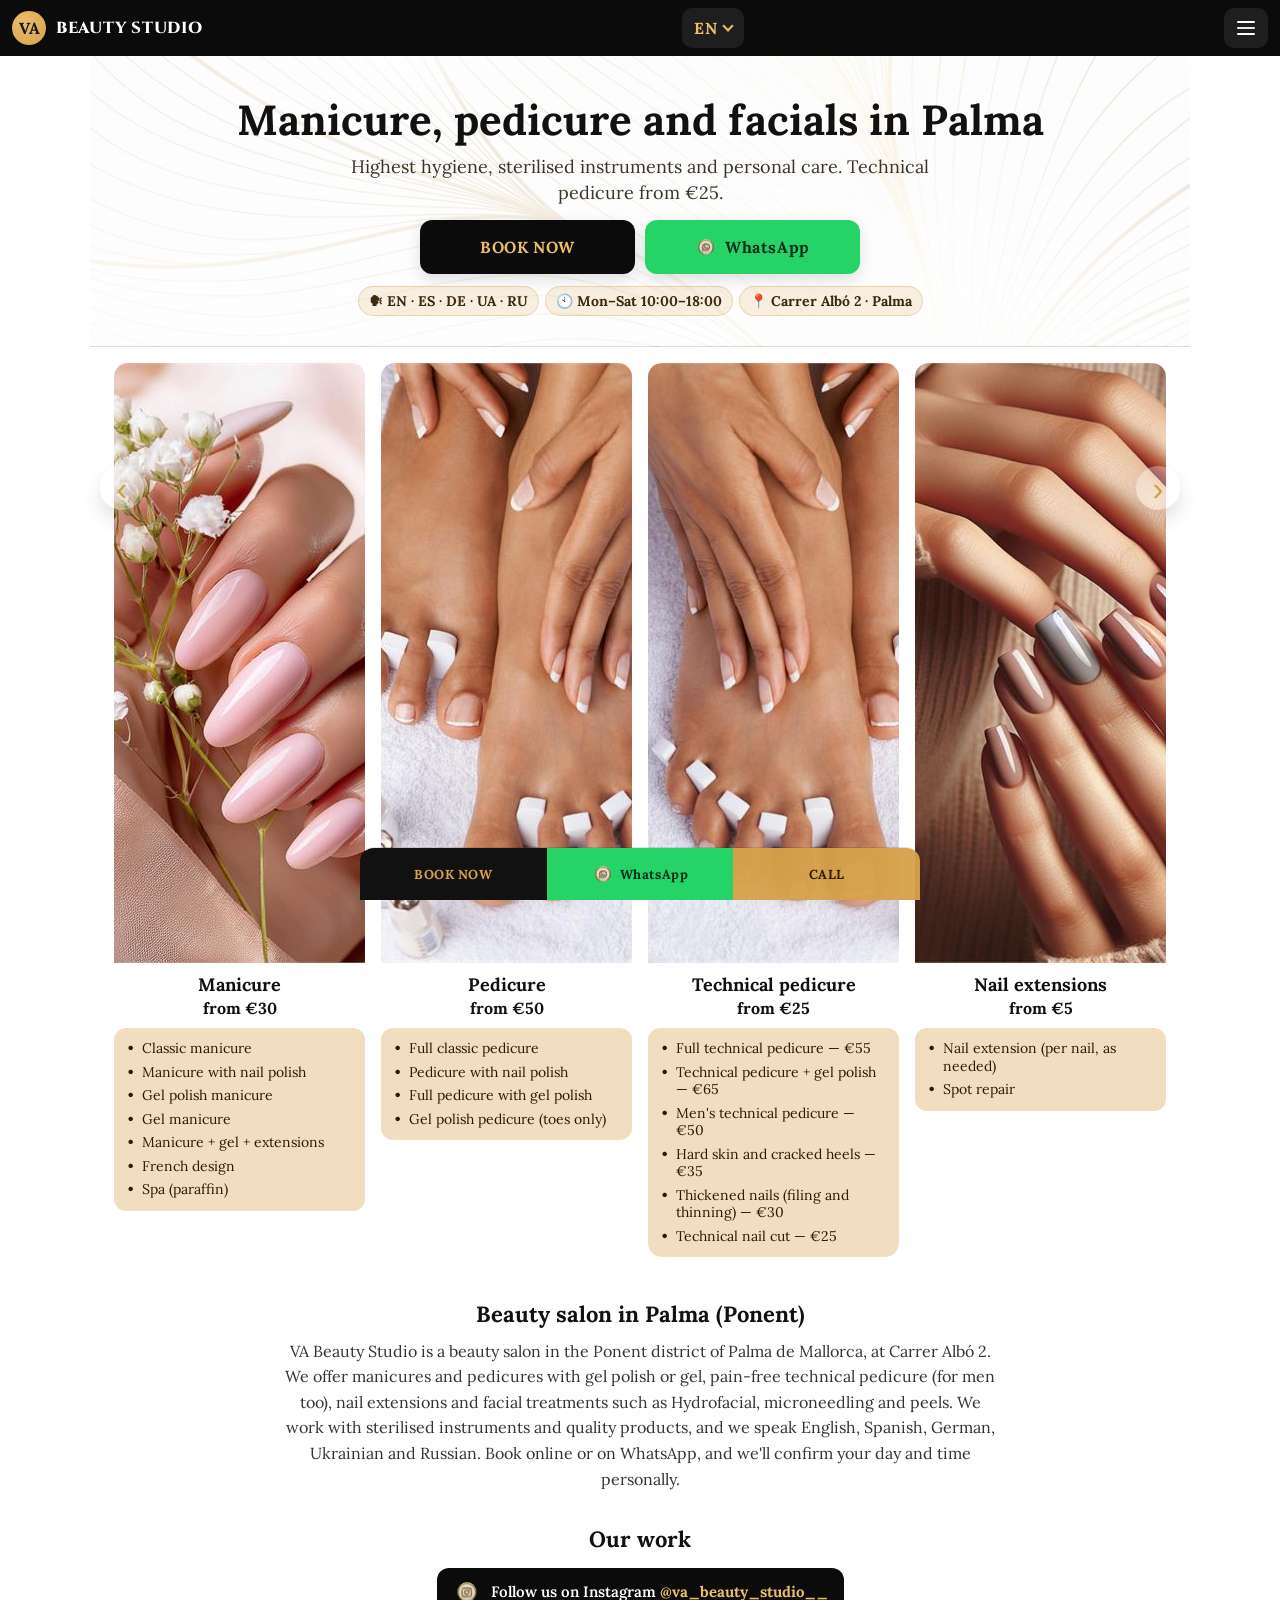
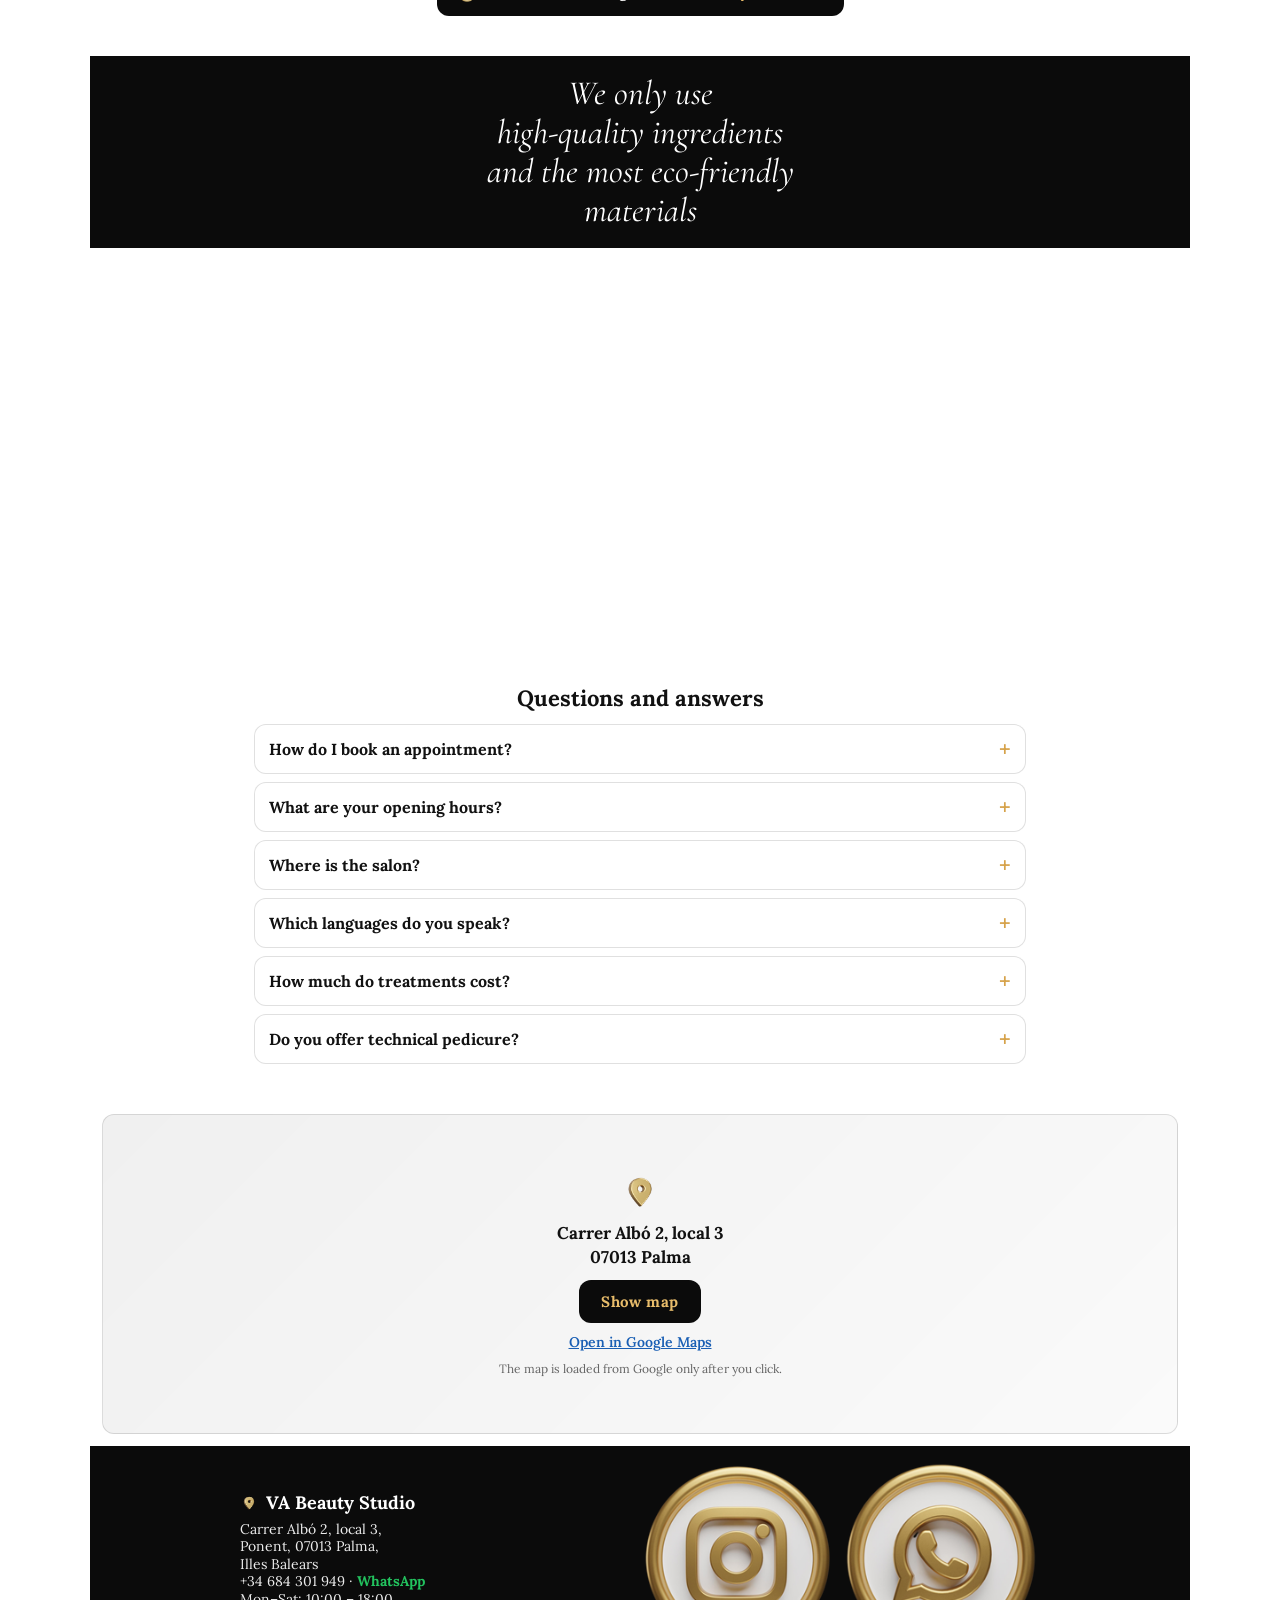
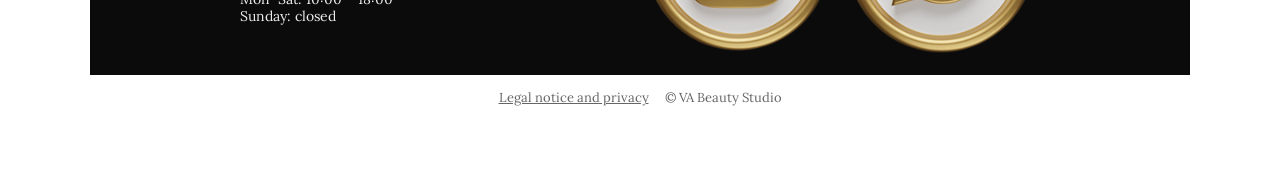
==== index.html @ e39c6590 "Compact, selling hero instead of the tall rotating slider Headline with services + Palma, value line" ====
<!doctype html>
<html lang="es">
<head>
  <meta charset="utf-8" />
  <meta name="viewport" content="width=device-width, initial-scale=1" />
  <title>Manicura, pedicura y pedicura técnica en Palma | VA Beauty Studio</title>
  <meta name="description" content="Salón de belleza en Ponent, Palma: manicura, pedicura, pedicura técnica, uñas y faciales. Hablamos ES, EN, DE, UA y RU. Cita online o por WhatsApp." />
  <link rel="canonical" href="https://vabeauty.studio/" />
  <link rel="alternate" hreflang="uk" href="https://vabeauty.studio/uk/" />
  <link rel="alternate" hreflang="es" href="https://vabeauty.studio/" />
  <link rel="alternate" hreflang="en" href="https://vabeauty.studio/en/" />
  <link rel="alternate" hreflang="de" href="https://vabeauty.studio/de/" />
  <link rel="alternate" hreflang="ru" href="https://vabeauty.studio/ru/" />
  <link rel="alternate" hreflang="x-default" href="https://vabeauty.studio/" />
  <meta property="og:type" content="website" />
  <meta property="og:site_name" content="VA Beauty Studio" />
  <meta property="og:title" content="Manicura, pedicura y pedicura técnica en Palma | VA Beauty Studio" />
  <meta property="og:description" content="Salón de belleza en Ponent, Palma: manicura, pedicura, pedicura técnica, uñas y faciales. Hablamos ES, EN, DE, UA y RU. Cita online o por WhatsApp." />
  <meta property="og:url" content="https://vabeauty.studio/" />
  <meta property="og:image" content="https://vabeauty.studio/img/manicura.jpg" />
  <meta property="og:locale" content="es_ES" />
  <link rel="icon" href="/favicon.svg" type="image/svg+xml" />
  <script type="application/ld+json">
  {
    "@context": "https://schema.org",
    "@type": "BeautySalon",
    "@id": "https://vabeauty.studio/#salon",
    "name": "VA Beauty Studio",
    "url": "https://vabeauty.studio/",
    "description": "Salón de belleza en Ponent, Palma: manicura, pedicura, pedicura técnica, uñas y faciales. Hablamos ES, EN, DE, UA y RU. Cita online o por WhatsApp.",
    "inLanguage": "es",
    "image": "https://vabeauty.studio/img/manicura.jpg",
    "logo": "https://vabeauty.studio/favicon.svg",
    "telephone": "+34684301949",
    "priceRange": "€€",
    "currenciesAccepted": "EUR",
    "address": {
      "@type": "PostalAddress",
      "streetAddress": "Carrer Albó 2, local 3",
      "addressLocality": "Palma",
      "addressRegion": "Illes Balears",
      "postalCode": "07013",
      "addressCountry": "ES"
    },
    "geo": { "@type": "GeoCoordinates", "latitude": 39.579855, "longitude": 2.621608 },
    "hasMap": "https://www.google.com/maps/search/?api=1&query=VA%20BEAUTY%20STUDIO%20Palma",
    "openingHoursSpecification": [{
      "@type": "OpeningHoursSpecification",
      "dayOfWeek": ["Monday", "Tuesday", "Wednesday", "Thursday", "Friday", "Saturday"],
      "opens": "10:00",
      "closes": "18:00"
    }],
    "sameAs": ["https://www.instagram.com/va_beauty_studio__/"],
    "areaServed": { "@type": "City", "name": "Palma de Mallorca" },
    "hasOfferCatalog": {
      "@type": "OfferCatalog",
      "name": "VA Beauty Studio",
      "itemListElement": [
        { "@type": "Offer", "itemOffered": { "@type": "Service", "name": "Manicura" }, "priceSpecification": { "@type": "PriceSpecification", "minPrice": 30, "priceCurrency": "EUR" } },
        { "@type": "Offer", "itemOffered": { "@type": "Service", "name": "Pedicura" }, "priceSpecification": { "@type": "PriceSpecification", "minPrice": 50, "priceCurrency": "EUR" } },
        { "@type": "Offer", "itemOffered": { "@type": "Service", "name": "Pedicura técnica" }, "priceSpecification": { "@type": "PriceSpecification", "minPrice": 25, "priceCurrency": "EUR" } },
        { "@type": "Offer", "itemOffered": { "@type": "Service", "name": "Extensión de uñas" }, "priceSpecification": { "@type": "PriceSpecification", "minPrice": 5, "priceCurrency": "EUR" } },
        { "@type": "Offer", "itemOffered": { "@type": "Service", "name": "Retirada y corrección" }, "priceSpecification": { "@type": "PriceSpecification", "minPrice": 20, "priceCurrency": "EUR" } },
        { "@type": "Offer", "itemOffered": { "@type": "Service", "name": "Lifting y rejuvenecimiento" }, "priceSpecification": { "@type": "PriceSpecification", "minPrice": 85, "priceCurrency": "EUR" } },
        { "@type": "Offer", "itemOffered": { "@type": "Service", "name": "Hidratación y glow" }, "priceSpecification": { "@type": "PriceSpecification", "minPrice": 65, "priceCurrency": "EUR" } },
        { "@type": "Offer", "itemOffered": { "@type": "Service", "name": "Limpieza facial e Hydrofacial" }, "priceSpecification": { "@type": "PriceSpecification", "minPrice": 55, "priceCurrency": "EUR" } },
        { "@type": "Offer", "itemOffered": { "@type": "Service", "name": "Renovación de la piel (peelings)" }, "priceSpecification": { "@type": "PriceSpecification", "minPrice": 80, "priceCurrency": "EUR" } }
      ]
    },
    "availableLanguage": ["uk", "es", "en", "de", "ru"]
  }
  </script>
  <script>
  /* Open the site in the visitor's language. Runs only on the main address. */
  (function(){try{
    var s=['uk','es','en','de','ru'], t=null;
    try{ t=localStorage.getItem('va-lang'); }catch(e){}
    if(!t){
      if(/bot|crawl|spider|slurp|preview|lighthouse/i.test(navigator.userAgent)) return;
      var l=navigator.languages||[navigator.language||''];
      for(var i=0;i<l.length;i++){ var c=String(l[i]).slice(0,2).toLowerCase(); if(c==='ua') c='uk'; if(s.indexOf(c)>-1){ t=c; break; } }
    }
    if(t && t!=='es' && s.indexOf(t)>-1){ location.replace('/'+t+'/'+location.search+location.hash); }
  }catch(e){}})();
  </script>
  <link rel="preconnect" href="https://fonts.googleapis.com">
  <link rel="preconnect" href="https://fonts.gstatic.com" crossorigin>
  <link href="https://fonts.googleapis.com/css2?family=Cinzel:wght@400..900&display=swap" rel="stylesheet">
  <link href="https://fonts.googleapis.com/css2?family=Lora:wght@400;500;600;700&display=swap" rel="stylesheet">
  <link href="https://fonts.googleapis.com/css2?family=Cormorant+Garamond:ital,wght@1,300..700&display=swap" rel="stylesheet">
  <link rel="stylesheet" href="/css/style.css" />
</head>

<body>
  <!-- Top bar -->
  <header class="topbar">
  <!-- Left: logo + text -->
  <a class="brand" href="/" aria-label="VA Beauty Studio">
    <div class="logo" aria-hidden="true">VA</div>
    <div class="brand-text">
      <div class="brand-title">BEAUTY STUDIO</div>
    </div>
  </a>

  <!-- Language switcher -->
  <details class="lang">
    <summary aria-label="Idioma">ES</summary>
    <nav class="lang-menu" aria-label="Idioma">
      <a href="/uk/" hreflang="uk" lang="uk" data-lang="uk">UA · Українська</a>
      <a href="/" hreflang="es" lang="es" data-lang="es">ES · Español</a>
      <a href="/en/" hreflang="en" lang="en" data-lang="en">EN · English</a>
      <a href="/de/" hreflang="de" lang="de" data-lang="de">DE · Deutsch</a>
      <a href="/ru/" hreflang="ru" lang="ru" data-lang="ru">RU · Русский</a>
    </nav>
  </details>

  <!-- Right: burger + dropdown -->
  <div class="burger-wrap burger-wrap--right">
    <button class="icon-btn" id="burgerBtn" aria-label="Abrir menú" aria-expanded="false" aria-controls="burgerMenu">
      <span class="burger" aria-hidden="true"><i></i><i></i><i></i></span>
    </button>

    <nav class="burger-menu burger-menu--right" id="burgerMenu" aria-label="Menú" hidden>
      <a class="burger-link" href="#top" data-menu-close>Inicio</a>
      <a class="burger-link" href="#services" data-menu-close>Servicios</a>
      <a class="burger-link" href="#gallery" data-menu-close>Nuestros trabajos</a>
      <a class="burger-link" href="#faq" data-menu-close>Preguntas frecuentes</a>
      <a class="burger-link" href="#contact" data-menu-close>Contacto</a>
      <button class="burger-link burger-link--btn" type="button" data-open-modal data-menu-close>
        Pedir cita online
      </button>
    </nav>
    </div>
   </header>

  <main class="page" id="top">
    <!-- HERO -->
    <!-- HERO: compact and selling - headline, price hook, two actions, trust badges -->
    <section class="hero2">
      <h1 class="hero2-title">Manicura, pedicura y estética facial en Palma</h1>
      <p class="hero2-sub">Máxima higiene, instrumental esterilizado y atención personal. Pedicura técnica desde 25 €.</p>
      <div class="hero2-cta">
        <button class="hero2-btn hero2-btn--book" type="button" data-open-modal>PEDIR CITA</button>
        <a class="hero2-btn hero2-btn--wa" href="https://wa.me/34684301949" data-wa target="_blank" rel="noopener">
          <img src="/img/whatsapp.png" width="22" height="22" alt="" aria-hidden="true"><span>WhatsApp</span>
        </a>
      </div>
      <ul class="hero2-badges">
        <li>🗣 ES · EN · DE · UA · RU</li>
        <li>🕙 Lun–Sáb 10:00–18:00</li>
        <li>📍 Carrer Albó 2 · Palma</li>
      </ul>
    </section>

    <!-- Services slider -->
    <section class="services" id="services">
      <h2 class="visually-hidden">Servicios y precios</h2>
         <div class="services-wrap">
         <button class="svc-arrow svc-arrow--left" type="button" aria-label="Servicio anterior">
             ‹
         </button>
             <div class="svc-viewport" id="svcViewport">
             <div class="svc-track" id="svcTrack">
               <article class="svc-card">
                 <img class="svc-img" src="/img/manicura.jpg" width="600" height="600" decoding="async" alt="Manicura">
                 <h3 class="svc-title">Manicura</h3>
                 <div class="svc-price">a partir de 30 €</div>
                 <ul class="svc-list"><li>Manicura estética</li><li>Manicura con esmalte</li><li>Manicura permanente</li><li>Manicura con gel</li><li>Manicura + gel + extensión</li><li>Diseño francés</li><li>Spa (parafina)</li></ul>
               </article>
               <article class="svc-card">
                 <img class="svc-img" src="/img/pedicura.jpg" width="600" height="600" decoding="async" alt="Pedicura">
                 <h3 class="svc-title">Pedicura</h3>
                 <div class="svc-price">a partir de 50 €</div>
                 <ul class="svc-list"><li>Pedicura completa estética</li><li>Pedicura con esmalte</li><li>Pedicura completa semipermanente</li><li>Pedicura permanente (solo dedos)</li></ul>
               </article>
               <article class="svc-card">
                 <img class="svc-img" src="/img/pedicura.jpg" width="600" height="600" loading="lazy" decoding="async" alt="Pedicura técnica" style="object-position:70% 85%;transform:scaleX(-1)">
                 <h3 class="svc-title">Pedicura técnica</h3>
                 <div class="svc-price">a partir de 25 €</div>
                 <ul class="svc-list"><li>Pedicura técnica completa — 55 €</li><li>Pedicura técnica + semipermanente — 65 €</li><li>Pedicura técnica hombre — 50 €</li><li>Retirada de durezas y talones agrietados — 35 €</li><li>Uñas engrosadas (limado y fresado) — 30 €</li><li>Corte técnico de uñas — 25 €</li></ul>
               </article>
               <article class="svc-card">
                 <img class="svc-img" src="/img/unas.jpg" width="600" height="600" loading="lazy" decoding="async" alt="Extensión de Uñas">
                 <h3 class="svc-title">Extensión de Uñas</h3>
                 <div class="svc-price">a partir de 5 €</div>
                 <ul class="svc-list"><li>Extensión de uña (por uña, según necesidad)</li><li>Reparación puntual</li></ul>
               </article>
               <article class="svc-card">
                 <img class="svc-img" src="/img/retirada.jpg" width="600" height="600" loading="lazy" decoding="async" alt="Retirada / Corrección">
                 <h3 class="svc-title">Retirada / Corrección</h3>
                 <div class="svc-price">a partir de 20 €</div>
                 <ul class="svc-list"><li>Retirar gel</li><li>Retirar esmalte semipermanente</li></ul>
               </article>
               <article class="svc-card">
                 <img class="svc-img" src="/img/lifting.jpg" width="600" height="600" loading="lazy" decoding="async" alt="Lifting &amp; Rejuvenecimiento">
                 <h3 class="svc-title">Lifting &amp; Rejuvenecimiento</h3>
                 <div class="svc-price">a partir de 85 €</div>
                 <ul class="svc-list"><li>Microneedling (Dermapen)</li><li>Microcorrientes</li><li>Carboxiterapia</li></ul>
               </article>
               <article class="svc-card">
                 <img class="svc-img" src="/img/hidratacion.jpg" width="600" height="600" loading="lazy" decoding="async" alt="Hidratación &amp; Glow">
                 <h3 class="svc-title">Hidratación &amp; Glow</h3>
                 <div class="svc-price">a partir de 65 €</div>
                 <ul class="svc-list"><li>Mesoterapia sin agujas</li><li>Programas faciales personalizados</li></ul>
               </article>
               <article class="svc-card">
                 <img class="svc-img" src="/img/limpieza.jpg" width="600" height="600" loading="lazy" decoding="async" alt="Limpieza &amp; Equilibrio">
                 <h3 class="svc-title">Limpieza &amp; Equilibrio</h3>
                 <div class="svc-price">a partir de 55 €</div>
                 <ul class="svc-list"><li>Hydrofacial</li><li>Limpieza facial combinada</li><li>Peeling ultrasónico</li></ul>
               </article>
               <article class="svc-card">
                 <img class="svc-img" src="/img/laser.jpg" width="600" height="600" loading="lazy" decoding="async" alt="Renovación de la piel">
                 <h3 class="svc-title">Renovación de la piel</h3>
                 <div class="svc-price">a partir de 80 €</div>
                 <ul class="svc-list"><li>Peelings químicos</li><li>Peelings enzimáticos</li><li>Glow peelings</li><li>Microexfoliación</li></ul>
               </article>
             </div>
           </div>
           <button class="svc-arrow svc-arrow--right" type="button" aria-label="Servicio siguiente">
             ›
           </button>
         </div>
    </section>

    <!-- About the salon (local SEO text) -->
    <section class="about" id="about">
      <h2 class="about-title">Salón de belleza en Palma (Ponent)</h2>
      <p>VA Beauty Studio es un salón de belleza en el distrito de Ponent de Palma de Mallorca, en Carrer Albó 2. Hacemos manicura y pedicura con esmalte semipermanente o gel, pedicura técnica sin dolor (también para hombres), extensión de uñas y tratamientos faciales como Hydrofacial, microneedling y peelings. Trabajamos con instrumental esterilizado y productos de calidad, y atendemos en español, inglés, alemán, ucraniano y ruso. Pide tu cita online o por WhatsApp: te confirmamos el día y la hora personalmente.</p>
    </section>

    <!-- Instagram gallery: latest posts from @va_beauty_studio__ (feed via Behold) -->
    <section class="insta" id="gallery" data-feed="https://feeds.behold.so/sxyixJBMMyAhB0gOX2LE" data-alt="Trabajo de VA Beauty Studio en Instagram">
      <h2 class="insta-title">Nuestros trabajos</h2>
      <div class="insta-grid" id="instaGrid" aria-live="polite"></div>
      <a class="insta-follow" href="https://www.instagram.com/va_beauty_studio__/" target="_blank" rel="noopener">
        <img src="/img/instagram.png" width="28" height="28" alt="" aria-hidden="true" loading="lazy">
        <span>Síguenos en Instagram <b>@va_beauty_studio__</b></span>
      </a>
    </section>

    <!-- Quality banner -->
    <section class="banner">
      <p>Solo utilizamos ingredientes<br>de alta calidad y los<br>materiales más ecológicos<br>en nuestros servicios</p>
    </section>

    <!-- Reviews -->
    <section class="reviews">
      <h2 class="visually-hidden">Opiniones de clientes</h2>
      <div class="bubbles">
        <div class="bubble bubble--left">
          Me gustaron mucho<br>los servicios.<br>¡Quiero volver otra vez!
          <div class="bubble-name">Carmen</div>
        </div>
        <div class="bubble bubble--right">
          ¡Nunca había tenido<br>una manicura tan detallada!<br>¡Gracias!
          <div class="bubble-name">Kate</div>
        </div>
        <div class="bubble bubble--left">
          No sé cómo lo hacen,<br>pero aquí todas<br>son profesionales.
          <div class="bubble-name">Jennifer</div>
        </div>
        <div class="bubble bubble--right">
          Soy clienta desde hace 3 años<br>¡y no quiero otro salón!
          <div class="bubble-name">Maria</div>
        </div>
      </div>
    </section>

    <!-- FAQ -->
    <section class="faq" id="faq">
      <h2 class="faq-title">Preguntas frecuentes</h2>
      <details><summary>¿Cómo puedo pedir cita?</summary><p>Con el formulario de esta web, por WhatsApp o por teléfono: +34 684 301 949. Confirmamos cada cita personalmente.</p></details>
      <details><summary>¿Cuál es el horario?</summary><p>De lunes a sábado, de 10:00 a 18:00. Domingo cerrado.</p></details>
      <details><summary>¿Dónde está el salón?</summary><p>Carrer Albó 2, local 3, Ponent, 07013 Palma (Mallorca).</p></details>
      <details><summary>¿En qué idiomas atendéis?</summary><p>En español, inglés, alemán, ucraniano y ruso.</p></details>
      <details><summary>¿Cuánto cuestan los servicios?</summary><p>Manicura desde 30 €, pedicura desde 50 €, extensión de uñas desde 5 € y tratamientos faciales desde 55 €. El precio exacto depende del tratamiento.</p></details>
      <details><summary>¿Hacéis pedicura técnica?</summary><p>Sí. Ofrecemos pedicura técnica: cuidado de uñas y pies sin dolor, desde 25 €. La pedicura técnica completa cuesta 55 €. Escríbenos por WhatsApp para elegir la hora.</p></details>
    </section>
    <script type="application/ld+json">
    {
      "@context": "https://schema.org",
      "@type": "FAQPage",
      "inLanguage": "es",
      "mainEntity": [
        { "@type": "Question", "name": "¿Cómo puedo pedir cita?", "acceptedAnswer": { "@type": "Answer", "text": "Con el formulario de esta web, por WhatsApp o por teléfono: +34 684 301 949. Confirmamos cada cita personalmente." } },
        { "@type": "Question", "name": "¿Cuál es el horario?", "acceptedAnswer": { "@type": "Answer", "text": "De lunes a sábado, de 10:00 a 18:00. Domingo cerrado." } },
        { "@type": "Question", "name": "¿Dónde está el salón?", "acceptedAnswer": { "@type": "Answer", "text": "Carrer Albó 2, local 3, Ponent, 07013 Palma (Mallorca)." } },
        { "@type": "Question", "name": "¿En qué idiomas atendéis?", "acceptedAnswer": { "@type": "Answer", "text": "En español, inglés, alemán, ucraniano y ruso." } },
        { "@type": "Question", "name": "¿Cuánto cuestan los servicios?", "acceptedAnswer": { "@type": "Answer", "text": "Manicura desde 30 €, pedicura desde 50 €, extensión de uñas desde 5 € y tratamientos faciales desde 55 €. El precio exacto depende del tratamiento." } },
        { "@type": "Question", "name": "¿Hacéis pedicura técnica?", "acceptedAnswer": { "@type": "Answer", "text": "Sí. Ofrecemos pedicura técnica: cuidado de uñas y pies sin dolor, desde 25 €. La pedicura técnica completa cuesta 55 €. Escríbenos por WhatsApp para elegir la hora." } }
      ]
    }
    </script>

    <!-- Map -->
    <section class="map" id="map">
       <!-- Google Maps loads only after a click: no Google cookies before the visitor chooses -->
       <div class="map-embed map-click" id="mapBox"
            data-title="Mapa: VA Beauty Studio"
            data-src="https://www.google.com/maps/embed?pb=!1m18!1m12!1m3!1d3075.101862028357!2d2.6216076761161955!3d39.57985460614876!2m3!1f0!2f0!3f0!3m2!1i1024!2i768!4f13.1!3m3!1m2!1s0x12979375f26118b7%3A0x1ad0d6589ff5f305!2sVA%20BEAUTY%20STUDIO!5e0!3m2!1ses!2ses!4v1769440217420!5m2!1ses!2ses">
         <div class="map-placeholder">
           <img src="/img/pin.png" width="40" height="40" alt="" aria-hidden="true" loading="lazy">
           <p class="map-address">Carrer Albó 2, local 3<br>07013 Palma</p>
           <button type="button" class="map-btn" id="mapShow">Mostrar mapa</button>
           <a class="map-link" href="https://www.google.com/maps/search/?api=1&amp;query=VA%20BEAUTY%20STUDIO%20Carrer%20Alb%C3%B3%202%20Palma" target="_blank" rel="noopener">Abrir en Google Maps</a>
           <p class="map-note">El mapa se carga desde Google solo al pulsar el botón.</p>
         </div>
       </div>
    </section>

    <!-- Contact strip -->
    <section class="contact-strip" id="contact">
      <div class="contact-inner">
        <div class="contact-left">
          <h2 class="contact-title"> <img class="pin-ic" src="/img/pin.png" width="18" height="18" loading="lazy" alt="" aria-hidden="true">VA Beauty Studio
          </h2>
          <div class="contact-text">
            Carrer Albó 2, local 3, <br>
            Ponent, 07013 Palma, <br>
            Illes Balears<br>
            <a class="contact-phone" href="tel:+34684301949">+34 684 301 949</a> ·
            <a class="contact-phone contact-wa" href="https://wa.me/34684301949" data-wa target="_blank" rel="noopener">WhatsApp</a><br>
            Lun–Sáb: 10:00 – 18:00<br>Domingo: cerrado
          </div>
        </div>

        <div class="contact-right">
           <a class="social" href="https://www.instagram.com/va_beauty_studio__/" target="_blank" rel="noopener" aria-label="Instagram">
           <img class="social-img" src="/img/instagram.png" width="300" height="300" loading="lazy" alt="Instagram">
           </a>

           <a class="social" href="https://wa.me/34684301949" target="_blank" rel="noopener" aria-label="WhatsApp">
           <img class="social-img" src="/img/whatsapp.png" width="300" height="300" loading="lazy" alt="WhatsApp">
           </a>
        </div>
      </div>
    </section>

    <footer class="site-footer">
      <a href="/legal.html" rel="nofollow">Aviso legal y privacidad</a>
      <span>© VA Beauty Studio</span>
    </footer>
  </main>

  <!-- Bottom sticky CTAs -->
  <div class="bottom-bar">
    <button class="bottom-btn bottom-btn--light" type="button" data-open-modal>PEDIR CITA</button>
    <a class="bottom-btn bottom-btn--wa" href="https://wa.me/34684301949" data-wa target="_blank" rel="noopener">
      <img src="/img/whatsapp.png" width="22" height="22" alt="" aria-hidden="true"><span>WhatsApp</span>
    </a>
    <a class="bottom-btn bottom-btn--accent" href="tel:+34684301949">LLAMAR</a>
  </div>

  <!-- CONTACT MODAL -->
  <div class="modal" id="contactModal" aria-hidden="true" hidden>
    <div class="modal__backdrop" data-close-modal></div>

    <div class="modal__panel" role="dialog" aria-modal="true" aria-labelledby="modalTitle">
      <button class="modal__close" type="button" aria-label="Cerrar" data-close-modal>✕</button>

      <div class="modal__top">
        <div class="modal__h2" id="modalTitle">FORMULARIO DE CITA</div>
      </div>

      <form class="modal__form" id="bookingForm"
      action="https://formsubmit.co/valeriiadobryn@gmail.com"
      method="POST"
      data-msg-sending="Enviando…"
      data-msg-ok="✅ ¡Gracias! Solicitud enviada. Se ha abierto WhatsApp: pulsa «Enviar» para que te confirmemos antes."
      data-msg-error="❌ Error al enviar. Llámanos o escríbenos por WhatsApp: +34 684 301 949"
      data-msg-network="❌ Error de conexión. Llámanos o escríbenos por WhatsApp: +34 684 301 949">

        <!-- FormSubmit settings -->
        <input type="hidden" name="_subject" value="Nueva cita — VA Beauty Studio (ES)">
        <input type="hidden" name="_captcha" value="false">
        <input type="hidden" name="_template" value="table">
        <!-- Fallback page when JavaScript is off -->
        <input type="hidden" name="_next" value="https://vabeauty.studio/gracias.html">
        <!-- One-tap reply link for the salon (filled in by main.js when sending; shown first in the email) -->
        <input type="hidden" name="RESPONDER_al_cliente" value="">
        <!-- Language of the client, so the salon knows how to reply -->
        <input type="hidden" name="idioma" value="Español">
        <!-- Anti-spam honeypot: hidden from people, bots fill it and get ignored -->
        <input type="text" name="_honey" class="hp-field" tabindex="-1" autocomplete="off" aria-hidden="true">

        <label class="mfield">
          <span class="mfield__label">Elige un tratamiento</span>
          <div class="mselect mselect--gold">
            <span class="mplaceholder" data-placeholder>SELECCIONA EL SERVICIO</span>
            <select required name="service">
              <option value="" selected disabled>SELECCIONA EL SERVICIO</option>
              <option value="Manicura">Manicura</option>
              <option value="Pedicura">Pedicura</option>
              <option value="Pedicura técnica">Pedicura técnica</option>
              <option value="Extensión de Uñas">Extensión de Uñas</option>
              <option value="Retirada / Corrección">Retirada / Corrección</option>
              <option value="Lifting & Rejuvenecimiento">Lifting &amp; Rejuvenecimiento</option>
              <option value="Hidratación & Glow">Hidratación &amp; Glow</option>
              <option value="Limpieza & Equilibrio">Limpieza &amp; Equilibrio</option>
              <option value="Renovación de la piel">Renovación de la piel</option>
            </select>
          </div>
        </label>

        <label class="mfield">
          <span class="mfield__label">Elige una fecha</span>
          <div class="mdate">
            <span class="mplaceholder" data-date-placeholder>SELECCIONA LA FECHA</span>
            <input class="minput" id="dateField" type="date" name="date" required />
          </div>
        </label>

        <p class="mwarning" id="dateWarning" hidden>Domingo: cerrado</p>

        <label class="mfield">
          <span class="mfield__label">Elige una hora</span>
          <div class="mselect mselect--gold">
            <span class="mplaceholder" data-placeholder>SELECCIONA LA HORA</span>
            <select required name="time">
              <option value="" selected disabled>SELECCIONA LA HORA</option>
              <option value="10:00">10:00</option>
              <option value="11:00">11:00</option>
              <option value="12:00">12:00</option>
              <option value="13:00">13:00</option>
              <option value="16:00">16:00</option>
              <option value="17:00">17:00</option>
            </select>
          </div>
        </label>

        <label class="mfield">
          <span class="mfield__label">Tu nombre y apellido</span>
          <input class="minput" type="text" name="name" autocomplete="name" required />
        </label>

        <label class="mfield">
          <span class="mfield__label">Teléfono de contacto</span>
          <input class="minput" type="tel" name="phone" autocomplete="tel" required />
        </label>

        <label class="mfield">
          <span class="mfield__label">Email (opcional)</span>
          <input class="minput" type="email" name="email" autocomplete="email" />
        </label>

        <label class="mfield">
          <span class="mfield__label">Tu mensaje</span>
          <textarea class="minput minput--ta" rows="4" name="message"></textarea>
        </label>
         <button class="msubmit" type="submit">ENVIAR SOLICITUD DE CITA</button>
        <p class="mprivacy">Usamos tus datos solo para gestionar tu cita. Más información: <a href="/legal.html#privacidad" target="_blank" rel="noopener">política de privacidad</a></p>
        <p class="mstatus" id="formStatus" aria-live="polite"></p>
        <p class="mor">o</p>
        <button class="mwhatsapp" type="button" id="waBook">
          <img src="/img/whatsapp.png" width="24" height="24" alt="" aria-hidden="true">
          <span>Pedir cita por WhatsApp</span>
        </button>
      </form>
    </div>
  </div>

  <!-- WhatsApp texts in this page's language (used by main.js) -->
  <div hidden id="waTexts" data-hello="¡Hola! Quiero pedir una cita." data-intro="¡Hola! Quiero pedir una cita:" data-missing="Elige el servicio, la fecha y la hora, o simplemente escríbenos por WhatsApp."></div>

  <script src="/js/main.js"></script>
  <script src="/js/hero.js"></script>
  <script src="/js/services.js"></script>
  <script src="/js/reviews.js"></script>
  <script src="/js/instagram.js"></script>
</body>
</html>
---- css/style.css ----
:root{
  --bg:#fff;
  --text:#111;
  --muted:#666;
  --black:#0b0b0b;
  --line:rgba(0,0,0,.12);
  --font: 'Lora', serif;
  --gold:#d6a24a;
  --gold-2:#e9bd6b;
  --shadow:0 10px 30px rgba(0,0,0,.12);
  --maxw:430px;
  --headerH: 50px;
}

*{ box-sizing:border-box; }

html{
  scroll-padding-top: calc(var(--headerH) + 12px);
}

html,body{ 
    height:100%; 
}

body{
  margin:0;
  font-family: var(--font);
  background:var(--bg);
  color:var(--text);
  padding-bottom: 0;
}

.page{
  max-width:var(--maxw);
  margin:0 auto;
  padding-bottom: calc(50px + env(safe-area-inset-bottom));
}

/* Topbar */
.topbar{
  position: sticky;
  top: 0;
  z-index: 50;
  display: flex;
  align-items: center;
  justify-content: space-between;
  gap: 12px;
  padding: 10px 12px;
  background: var(--black);
  color: #fff;
}

/* Burger + dropdown */
.burger-wrap{ 
  position: relative;
  width: 44px;
  flex: 0 0 44px;
}

.burger-wrap--right{
  margin-left: auto;
}

.icon-btn{
  width:44px; 
  height:40px;
  border:0; 
  border-radius:10px;
  background:rgba(255,255,255,.08);
  color:inherit;
  display:grid; 
  place-items:center;
  cursor:pointer;
}
.burger{ 
    width:18px; 
    height:14px; 
    position:relative; 
    display:block; 
}

.burger i{
  position:absolute; 
  left:0; 
  right:0;
  height:2px; 
  background:#fff; 
  border-radius:2px;
}

.burger i:nth-child(1){ top:0; }
.burger i:nth-child(2){ top:6px; opacity:.9; }
.burger i:nth-child(3){ bottom:0; }

.burger-menu{
  position:absolute;
  left:0;
  top:48px;
  width:min(76vw, 260px);
  background:#fff;
  color:#111;
  border:1px solid rgba(0,0,0,.18);
  border-radius:14px;
  overflow:hidden;
  box-shadow: var(--shadow);
}

.burger-menu--right{
  right: 0;
  left: auto;
}

.burger-link{
  display:block;
  padding:12px 12px;
  text-decoration:none;
  color:#111;
  font-weight:700;
  font-family: var(--font);
  font-size: 20px;
  background:#fff;
  border:0;
  width:100%;
  text-align:left;
  cursor:pointer;
}

.burger-link + .burger-link{ 
    border-top:1px solid rgba(0,0,0,.08); 
}

.burger-link:hover{
  background: rgba(214,162,74,.22);
  color: var(--black);
  box-shadow: inset 0 0 0 1px rgba(214,162,74,.45);
}

.burger-link--btn{ 
    font-family:inherit; 
}

.brand{
  display:flex; 
  align-items:center; 
  gap:10px;
  min-width:0;
}

.logo{
  width:34px; 
  height:34px;
  border-radius:50%;
  background: radial-gradient(circle at 35% 30%, var(--gold-2), var(--gold));
  color:#1b1b1b;
  font-weight:800;
  display:grid; 
  place-items:center;
}

.brand-title{
  font-family: "Cinzel", serif;
  font-weight:800;
  letter-spacing:.04em;
  white-space:nowrap;
  overflow:hidden;
  text-overflow:ellipsis;
}

.btn{
  display:inline-flex;
  align-items:center;
  justify-content:center;
  padding:10px 14px;
  border-radius:10px;
  font-weight:900;
  border:1px solid rgba(255,255,255,.18);
  background:#fff;
  color:var(--gold);
  cursor:pointer;
}

/* Hero */
.hero{ 
  position:relative;
  border-bottom:1px solid var(--line);
  padding:16px 12px 8px;
  min-height:320px; /* большой герой на мобилке */
}

.hero-bg{
  position:absolute;
  inset:0;
  background: url("../img/ornament.jpg") center/cover no-repeat;
  opacity:1;
  pointer-events:none;
}

.hero-content{
  position:relative;
  padding:40px 6px 10px; /* можешь оставить своё */
}

/* Слайды друг над другом, показываем активный */
.hero-slides{
  position:relative;
  min-height: 200px; /* чтобы высота не прыгала при смене текста */
}

.hero-slide{
  position:absolute;
  inset:0;
  opacity:0;
  transform:translateY(6px);
  transition: opacity .45s ease, transform .45s ease;
  pointer-events:none;
}

.hero-slide.is-active{
  opacity:1;
  transform:translateY(0);
  pointer-events:auto;
}

/* Кружочки снизу */
.hero-dots{
  display:flex;
  gap:10px;
  justify-content:center;
  margin-top:18px;
}

.hero-dot{
  width:10px;
  height:10px;
  border-radius:999px;
  border:1px solid rgba(0,0,0,.35);
  background:#fff;
  padding:0;
  cursor:pointer;
  opacity:.9;
}

.hero-dot.is-active{
  background: var(--gold);
  border-color: rgba(0,0,0,.2);
}

.hero-slides{
  touch-action: pan-y;   /* разрешаем вертикальный скролл, свайп по X ловим сами */
  user-select: none;
}

/* Services */
/* ===== Services carousel ===== */
.services{
  padding: 24px 12px 18px;
}

.services-wrap{
  position: relative;
}

.svc-viewport{
  overflow: hidden;
  touch-action: pan-y;
  user-select: none;
}

.svc-track{
  display: flex;
  gap: 16px;
  will-change: transform;
  transform: translateX(0);
}

.svc-card{
  flex: 0 0 calc(50% - 8px); /* 2 карточки в ряд как в макете */
  background: #fff;
  /*border: 1px solid var(--line);*/
  border: #fff;
  border-radius: 14px;
  overflow: hidden;
}

.svc-img{
  width: 100%;
  aspect-ratio: 1 / 1;
  object-fit: cover;
  display: block;
}

.svc-title{
  text-align: center;
  font-weight: 800;
  font-size: 18px;
  margin-top: 10px;
}

.svc-price{
  text-align: center;
  font-weight: 900;
  font-size: 16px;
  margin-top: 2px;
  margin-bottom: 10px;
}

.svc-desc{
  margin: 0 10px 12px;
  padding: 10px 10px;
  background: rgba(214,162,74,.75);
  border-radius: 10px;
  font-size: 14px;
  line-height: 1.25;
}

/* List inside service card (replaces .svc-desc) */
.svc-list{
  margin:10px 0 0;
  padding:12px 14px;
  list-style:none;

  background:rgba(214,162,74,.35);
  border-radius:12px;

  font-size:14px;
  line-height:1.25;
  color:#2b1b00;
}

.svc-list li{
  position:relative;
  padding-left:14px;
}

.svc-list li + li{
  margin-top:6px;
}

.svc-list li::before{
  content:"•";
  position:absolute;
  left:0;
  top:0;
  font-weight:900;
  color:#2b1b00;
}

/* стрелки */
.svc-arrow{
  position:absolute;
  top: 44%;
  transform: translateY(-50%);
  width: 44px;
  height: 44px;
  border-radius: 999px;
  border: none;
  background: rgba(255,255,255,.32);
  box-shadow: 0 10px 20px rgba(0,0,0,.12);
  cursor: pointer;
  display:grid;
  place-items:center;
  font-size: 34px;
  line-height: 1;
  z-index: 3;
  color: #C9A24D;
}

.svc-arrow--left{ left: -6px; }
.svc-arrow--right{ right: -6px; }

/* Banner */
.banner{
  margin-top:10px;
  background:var(--black);
  color:#fff;
  padding:18px 14px;
  text-align:center;
}
.banner p{ 
  margin:0; 
  font-family: "Cormorant Garamond", serif;
  font-size:28px; 
  line-height:1.15; 
  font-style:italic;
  font-weight: 400; 
}

/* =========================
   REVIEWS (comic bubbles)
   ========================= */

.reviews{
  padding:24px 12px 20px;
}

.bubbles{
  display:grid;
  grid-template-columns: 1fr 1fr;
  column-gap: 22px;
  row-gap: 30px;              /* основной ряд можно держать небольшим */
  align-items:start;
}

/* bubble base */
.bubble{
  position:relative;
  background: var(--bg);
  border:2px solid #C9A24D;
  padding:14px 16px;
  line-height:1.25;
  box-shadow:0 14px 28px rgba(0,0,0,.10);
  max-width:100%;
  text-align: center;

  /* ВАЖНО: резервируем место под dots+имя (чтобы не наезжали друг на друга) */
  margin-bottom: 74px;

  /* переносы длинных слов/строк */
  overflow-wrap:anywhere;
  word-break:normal;

  /* reveal */
  opacity:0;
  transform: translateY(14px) scale(.98);
  transition: opacity .55s ease, transform .55s ease;
  will-change: opacity, transform;
}
.bubble.is-in{
  opacity:1;
  transform: translateY(0) scale(1);
}

/* columns + лёгкая диагональ (но без пересечений) */
.bubble--left{
  grid-column:1;
  justify-self:start;
  text-align:left;
  margin-left: 6px;
}
.bubble--right{
  grid-column:2;
  justify-self:end;
  text-align:right;
  margin-top:-10px;           /* лёгкая “комикс”-хаотичность */
  margin-right: 6px;
}

.bubble--left,
.bubble--right{
  text-align: center;
}

/* thinking dots (2 dots) */
.bubble::after{
  content:"";
  position:absolute;
  bottom:-22px;
  width:10px; height:10px;
  border-radius:999px;
  background: rgba(214,162,74,.16);
  border:3px solid #000;
}
.bubble::before{
  content:"";
  position:absolute;
  bottom:-38px;
  width:6px; height:6px;
  border-radius:999px;
  background: rgba(214,162,74,.16);
  border:3px solid #000;
}
.bubble--left::after{ left:34px; }
.bubble--left::before{ left:20px; }
.bubble--right::after{ right:34px; }
.bubble--right::before{ right:20px; }

/* names outside — bigger + CAPS, aligned under tail */
.bubble-name{
  position:absolute;
  bottom:-66px;               /* ниже кружков */
  font-weight:900;
  font-size:16px;
  letter-spacing:.10em;
  text-transform:uppercase;
  color:#000;
  line-height:1;
  width:max-content;
}

/* центрируем имя под хвостом */
.bubble--left .bubble-name{
  left:28px;
  transform: translateX(-50%);
}
.bubble--right .bubble-name{
  right:28px;
  transform: translateX(50%);
}

/* ===== разные формы (не одинаковые), как комикс ===== */
.bubble:nth-of-type(1){ border-radius: 58px 78px 60px 84px; }
.bubble:nth-of-type(2){ border-radius: 92px 56px 82px 58px; }
.bubble:nth-of-type(3){ border-radius: 64px 96px 54px 72px; }
.bubble:nth-of-type(4){ border-radius: 88px 62px 92px 52px; }

/* лёгкий поворот — живее, но безопасно */
.bubble:nth-of-type(1){ transform: translateY(14px) rotate(-1.1deg) scale(.98); }
.bubble:nth-of-type(2){ transform: translateY(14px) rotate( 1.0deg) scale(.98); }
.bubble:nth-of-type(3){ transform: translateY(14px) rotate(-0.8deg) scale(.98); }
.bubble:nth-of-type(4){ transform: translateY(14px) rotate( 0.9deg) scale(.98); }

.bubble:nth-of-type(1).is-in{ transform: translateY(0) rotate(-1.1deg) scale(1); }
.bubble:nth-of-type(2).is-in{ transform: translateY(0) rotate( 1.0deg) scale(1); }
.bubble:nth-of-type(3).is-in{ transform: translateY(0) rotate(-0.8deg) scale(1); }
.bubble:nth-of-type(4).is-in{ transform: translateY(0) rotate( 0.9deg) scale(1); }

/* Map */
.map{ 
  padding:12px; 
}

.map-embed{
  border:1px solid var(--line);
  border-radius:12px;
  overflow:hidden;
  background:linear-gradient(135deg, rgba(0,0,0,.06), rgba(0,0,0,.02));
}

.map-embed iframe{
  width:100%;
  height:280px; /* или 350px, если хочешь повыше */
  display:block;
  border:0;
}

/* Contact strip */
.contact-strip{
  background:var(--black);
  color:var(--bg);
  padding:14px 12px 18px;
  min-height:180px;
  display:flex;
  align-items:center;   /* центр по вертикали */
}

.contact-inner{
  display:grid;
  grid-template-columns: 50% 50%;
  gap:0;
  align-items:center;
}

.contact-title{
  font-weight:900;
  font-size:18px;
  margin-bottom:6px;
  display:flex;
  align-items:center;
  gap:8px;
}

.pin-ic{
  width:18px;
  height:18px;
  display:block;
  object-fit:contain;
}

.contact-text{
  font-size:14px;
  line-height:1.25;
  opacity:.92;
}

.contact-left{
  padding-right:12px;
  min-width:0;
}

.contact-right{
  display:flex;
  flex-direction:row;
  gap:4px;
  justify-content:space-between;
  align-items:center;
  width:100%;
  min-width:0;
}

.social{
  width:calc(50% - 3px);
  aspect-ratio:1/1;
  border-radius:18px;
  overflow:hidden;
  display:block;
  padding:0;
  margin:0;
  line-height:0;   /* убирает “пустую полосу” */
  font-size:0;     /* тоже убирает микрозазоры */
}

.social-img{
  width:100%;
  height:100%;
  display:block;
  object-fit:cover; /* заполняет кнопку полностью */
  transform: scale(1.35);   /* попробуй 1.2–1.6 */
  transform-origin:center;
}

/* Bottom bar */
.bottom-bar{
  position:fixed;
  left:50%;
  transform:translateX(-50%);
  bottom:0;
  width:min(var(--maxw), 100%);
  display:grid;
  grid-template-columns:1fr 1fr;
  z-index:60;
  border-top:1px solid rgba(0,0,0,.12);
}

.bottom-btn{
  padding:16px 12px;
  text-align:center;
  font-family: var(--font);
  font-weight:900;
  letter-spacing:.06em;
  font-size:14px;
  border:0;
  cursor:pointer;
}
.bottom-btn--light{ 
    background:#111; 
    color:var(--gold); 
}
.bottom-btn--accent{ 
    background:rgba(214,162,74,.95); 
    color:#2b1b00; 
    text-decoration:none; 
    display:grid; 
    place-items:center; 
}

/* ===== MODAL (Form) ===== */
.modal{
  position:fixed;
  inset:0;
  z-index:120;
}

.modal__backdrop{
  position:absolute;
  inset:0;
  background:rgba(0,0,0,.38);
}

.modal__panel{
  position:relative;
  width:min(var(--maxw), calc(100% - 24px));
  margin:78px auto 18px; /* чтобы выглядело как на скрине — ниже топбара */
  background: linear-gradient(180deg, #0a0a0a, #000);
  color:#fff;
  border:1px solid rgba(255,255,255,.10);
  box-shadow:0 18px 45px rgba(0,0,0,.45);
  padding:16px 14px 14px;
}

.modal__close{
  position:absolute;
  top:10px; right:10px;
  width:36px; height:36px;
  border-radius:10px;
  border:1px solid rgba(255,255,255,.16);
  background:rgba(255,255,255,.06);
  color:#fff;
  cursor:pointer;
}

.modal__top{ 
    text-align:center; 
    padding-top:34px; 
}

.modal__h2{
  display:block;
  padding:10px 10px;
  margin:0 auto 12px;
  border-top:1px solid rgba(255,255,255,.14);
  border-bottom:1px solid rgba(255,255,255,.14);
  color:rgba(214,162,74,.95);
  font-weight:900;
  letter-spacing:.02em;
}

.modal__form{ 
    display:grid; 
    gap:12px; 
    padding: 2px 2px 0; 
}

.mfield{ 
    display:grid; 
    gap:6px; }

.mfield__label{
  font-weight:800;
  font-size:16px;
  opacity:.95;
}

.mselect{ 
    position:relative; 
}

.mselect select{
  width:100%;
  appearance:none;
  -webkit-appearance:none;
  padding:10px 38px 10px 12px;
  border-radius:0;
  border:2px solid rgba(255,255,255,.55);
  background:#fff;
  color:#111;            /* <-- важно: всегда чёрный */
  font-weight:800;
 }

.mselect--gold select{
  border-color: rgba(214,162,74,.85);
}

.mselect--gold .mplaceholder{
  color: rgba(214,162,74,.92);
}

.mselect select:required:invalid{
  color: transparent;
}

.mselect select option{
  color: #111;
}

/* date wrapper for placeholder overlay */
.mdate{ position:relative; }

/* gold placeholder overlay (only when empty) */
.mplaceholder{
  position:absolute;
  left:12px;
  top:50%;
  transform:translateY(-50%);
  color: rgba(214,162,74,.90);
  font-weight:900;
  letter-spacing:.01em;
  pointer-events:none;     /* чтобы клики проходили в select/input */
  opacity:.9;
}

/* when we hide placeholder */
.mplaceholder.is-hidden{ display:none; }

.mselect::after{
  content:"";
  position:absolute;
  right:12px;
  top:50%;
  width:10px; height:10px;
  border-right:2px solid rgba(214,162,74,.9);
  border-bottom:2px solid rgba(214,162,74,.9);
  transform:translateY(-60%) rotate(45deg);
  pointer-events:none;
}

#dateField:required:invalid{
  color: transparent;
}
#dateField:required:invalid::-webkit-datetime-edit{
  color: transparent;
}

.minput{
  width: 100%;
  padding: 10px 12px;
  border-radius: 0;
  border: 2px solid rgba(214,162,74,.75);
  background: var(--bg);
  color: var(--black);
  font-weight: 800;
  outline: none;
}

.minput--ta{ 
    resize:vertical; 
    min-height:90px; 
}

.msubmit{
  margin-top:6px;
  width:100%;
  padding:12px 10px;
  border:0;
  border-top:1px solid rgba(255,255,255,.14);
  border-bottom:1px solid rgba(255,255,255,.14);
  background: var(--bg);
  color:rgba(214,162,74,.95);
  font-weight:900;
  letter-spacing:.02em;
  cursor:pointer;
}

.mstatus{
  margin:0;
  text-align:center;
  color:rgba(255,255,255,.8);
  font-weight:700;
  font-size:13px;
}

.mwarning{
  margin: -6px 0 2px;
  text-align: center;
  font-weight: 900;
  color: rgba(214,162,74,.95);
  letter-spacing: .02em;
}

/* helper */
[hidden]{ display:none !important; }

/* Anti-spam honeypot field: invisible to people */
.hp-field{
  position:absolute !important;
  left:-9999px !important;
  width:1px; height:1px;
  opacity:0;
}

/* Thank-you page */
.thanks{
  min-height:calc(100vh - 60px);
  display:flex; flex-direction:column; align-items:center; justify-content:center;
  text-align:center; padding:40px 24px; gap:14px;
  background: url("../img/ornament.jpg") center/cover no-repeat;
}
.thanks h1{ margin:0; font-size:30px; line-height:1.2; }
.thanks p{ margin:0; max-width:340px; font-size:17px; line-height:1.5; }
.thanks-actions{ display:flex; flex-direction:column; gap:10px; width:100%; max-width:300px; margin-top:10px; }
.thanks-actions a{
  display:block; padding:14px 18px; border-radius:12px; text-decoration:none;
  font-weight:700; letter-spacing:.04em;
}
.thanks-actions .t-dark{ background:#111; color:#d6a84f; }
.thanks-actions .t-gold{ background:#d6a84f; color:#111; }

/* ===== Multilingual additions ===== */

/* Brand is now a link back to the home page */
a.brand{ color:inherit; text-decoration:none; }

/* Hero titles: first slide is the page's only H1, others look the same */
.hero-title{
  font-size:clamp(22px, 6.4vw, 30px);
  font-weight:700;
  line-height:1.22;
  margin:.67em 0;
}

/* Headings kept for Google/screen readers but not shown */
.visually-hidden{
  position:absolute !important;
  width:1px; height:1px;
  padding:0; margin:-1px;
  overflow:hidden; clip:rect(0,0,0,0);
  white-space:nowrap; border:0;
}

/* Service and contact titles became real headings: keep their old look */
h3.svc-title{ margin:10px 0 0; line-height:1.3; }
h2.contact-title{ margin:0 0 6px; line-height:1.3; }
.contact-phone{ color:inherit; text-decoration:none; }

/* Language switcher in the top bar */
.lang{
  position:relative;
  margin-left:auto;
}
.lang > summary{
  list-style:none;
  cursor:pointer;
  height:40px;
  min-width:52px;
  padding:0 12px;
  border-radius:10px;
  background:rgba(255,255,255,.08);
  color:var(--gold-2);
  font-family:var(--font);
  font-weight:800;
  letter-spacing:.06em;
  display:flex; align-items:center; justify-content:center; gap:6px;
  user-select:none;
}
.lang > summary::-webkit-details-marker{ display:none; }
.lang > summary::after{
  content:"";
  width:6px; height:6px;
  border-right:2px solid currentColor;
  border-bottom:2px solid currentColor;
  transform:translateY(-2px) rotate(45deg);
}
.lang[open] > summary::after{ transform:translateY(2px) rotate(225deg); }
.lang-menu{
  position:absolute;
  right:0;
  top:48px;
  min-width:190px;
  background:#fff;
  border:1px solid rgba(0,0,0,.18);
  border-radius:14px;
  overflow:hidden;
  box-shadow:var(--shadow);
  z-index:70;
}
.lang-menu a{
  display:block;
  padding:12px 14px;
  color:#111;
  text-decoration:none;
  font-family:var(--font);
  font-weight:700;
  font-size:17px;
}
.lang-menu a + a{ border-top:1px solid rgba(0,0,0,.08); }
.lang-menu a:hover{ background:rgba(214,162,74,.22); }
.lang-menu a[aria-current="true"]{ background:rgba(214,162,74,.35); }

/* ===== Instagram gallery ===== */
.insta{
  padding:8px 12px 22px;
  text-align:center;
}
.insta-title{
  margin:6px 0 14px;
  font-size:22px;
  font-weight:800;
  line-height:1.25;
}
.insta-grid{
  display:grid;
  grid-template-columns:repeat(3, 1fr);
  gap:6px;
  margin-bottom:14px;
}
.insta-item{
  position:relative;
  display:block;
  aspect-ratio:1/1;
  border-radius:10px;
  overflow:hidden;
  background:#f3eee3;
}
.insta-item img{
  width:100%; height:100%;
  object-fit:cover;
  display:block;
  transition:transform .3s ease;
}
.insta-item:hover img{ transform:scale(1.05); }
.insta-item.is-video::after,
.insta-item.is-album::after{
  position:absolute; top:6px; right:7px;
  color:#fff; font-size:13px; line-height:1;
  text-shadow:0 1px 3px rgba(0,0,0,.6);
}
.insta-item.is-video::after{ content:"▶"; }
.insta-item.is-album::after{ content:"❐"; }
.insta-follow{
  display:inline-flex;
  align-items:center;
  gap:10px;
  padding:10px 16px;
  border-radius:12px;
  background:var(--black);
  color:#fff;
  text-decoration:none;
  font-weight:600;
  font-size:15px;
}
.insta-follow img{ width:28px; height:28px; border-radius:8px; object-fit:cover; }
.insta-follow b{ color:var(--gold-2); font-weight:800; }

/* ===== Growth additions: WhatsApp, languages, FAQ ===== */

/* Bottom bar: Book | WhatsApp | Call */
.bottom-bar{ grid-template-columns:1fr 1fr 1fr; }
.bottom-btn{ font-size:13px; letter-spacing:.04em; padding:15px 6px; }
.bottom-btn--wa{
  background:#25D366;
  color:#0b2e17;
  text-decoration:none;
  display:flex; align-items:center; justify-content:center; gap:6px;
}
.bottom-btn--wa img{ width:22px; height:22px; border-radius:6px; object-fit:cover; }

/* "We speak ..." line under the hero */
.speak{
  margin:0;
  padding:10px 12px;
  text-align:center;
  font-weight:700;
  font-size:15px;
  letter-spacing:.04em;
  background:var(--gold-soft, #f2e3c2);
  color:#2b1b00;
}

/* Booking form: "or book via WhatsApp" */
.mor{ margin:4px 0 0; text-align:center; color:rgba(255,255,255,.7); font-size:13px; }
.mwhatsapp{
  width:100%;
  display:flex; align-items:center; justify-content:center; gap:10px;
  padding:14px 12px;
  border:0; border-radius:12px;
  background:#25D366; color:#0b2e17;
  font-family:var(--font); font-weight:800; font-size:15px; letter-spacing:.03em;
  cursor:pointer;
}
.mwhatsapp img{ width:24px; height:24px; border-radius:6px; object-fit:cover; }
.contact-wa{ color:#25D366; font-weight:700; }

/* Slider arrows: centred on the photos, not on the prices */
.svc-arrow{ top:calc((min(var(--maxw), 100vw) - 40px) / 4); }

/* FAQ */
.faq{ padding:20px 12px 24px; }
.faq-title{ margin:0 0 12px; text-align:center; font-size:22px; font-weight:800; }
.faq details{
  border:1px solid var(--line);
  border-radius:12px;
  margin-bottom:8px;
  background:#fff;
  overflow:hidden;
}
.faq summary{
  list-style:none;
  cursor:pointer;
  padding:14px 40px 14px 14px;
  font-weight:700;
  position:relative;
}
.faq summary::-webkit-details-marker{ display:none; }
.faq summary::after{
  content:"+";
  position:absolute; right:14px; top:50%; transform:translateY(-50%);
  color:var(--gold); font-size:22px; font-weight:700;
}
.faq details[open] summary::after{ content:"–"; }
.faq details p{ margin:0; padding:0 14px 14px; line-height:1.5; color:#333; }

/* ===== Laptop and tablet layout ===== */
@media (min-width: 900px){
  .page{ max-width:1100px; }
  .topbar{ padding:12px max(24px, calc((100vw - 1100px) / 2)); }
  .hero{ min-height:440px; padding:24px 40px 16px; }
  .hero-content{ padding:70px 20px 10px; max-width:720px; }
  .hero-title{ font-size:44px; }
  .hero-slides{ min-height:230px; }
  .speak{ font-size:17px; }

  .services{ padding:32px 24px 24px; }
  .svc-card{ flex:0 0 calc(25% - 12px); }
  .svc-arrow{ top:calc((min(1100px, 100vw) - 48px - 48px) / 8); }
  .svc-arrow--left{ left:-14px; }
  .svc-arrow--right{ right:-14px; }

  .insta{ padding:20px 24px 30px; }
  .insta-grid{ grid-template-columns:repeat(6, 1fr); gap:10px; }

  .banner p{ font-size:34px; }
  .reviews .bubbles{ max-width:820px; margin:0 auto; }
  .faq{ max-width:820px; margin:0 auto; padding:30px 24px; }
  .contact-inner{ max-width:820px; margin:0 auto; }

  .bottom-bar{ width:min(560px, 100%); border-radius:14px 14px 0 0; overflow:hidden; }
  .modal__panel{ width:min(480px, calc(100% - 24px)); }
}

/* ===== Legal: consent box, footer, click-to-load map, legal page ===== */
.mconsent{
  display:flex; gap:10px; align-items:flex-start;
  font-size:13px; line-height:1.4;
  color:rgba(255,255,255,.85);
  cursor:pointer;
}
.mconsent input{ width:18px; height:18px; margin:2px 0 0; flex:0 0 18px; accent-color:var(--gold); }
.mconsent a{ color:var(--gold-2); }

.site-footer{
  display:flex; flex-wrap:wrap; gap:8px 16px; justify-content:center;
  padding:14px 12px 18px;
  font-size:13px; color:var(--muted);
}
.site-footer a{ color:var(--muted); }

.map-click{ min-height:320px; display:grid; place-items:center; }
.map-placeholder{
  text-align:center; padding:28px 16px;
  display:flex; flex-direction:column; align-items:center; gap:10px;
}
.map-placeholder img{ width:40px; height:40px; }
.map-address{ margin:0; font-weight:700; font-size:17px; line-height:1.4; }
.map-btn{
  border:0; border-radius:12px; padding:12px 22px;
  background:var(--black); color:var(--gold-2);
  font-family:var(--font); font-weight:800; font-size:15px; letter-spacing:.04em;
  cursor:pointer;
}
.map-link{ color:#1a5fb4; font-weight:600; font-size:14px; }
.map-note{ margin:0; font-size:12px; color:var(--muted); }
.map-click iframe{ display:block; width:100%; height:450px; border:0; }

.legal{ padding:24px 16px 40px; line-height:1.6; }
.legal h1{ font-size:26px; line-height:1.25; margin:0 0 8px; }
.legal h2{ font-size:20px; margin:26px 0 8px; }
.legal ul{ padding-left:20px; }
.legal li{ margin-bottom:6px; }
.legal-en{ font-size:13px; color:var(--muted); }
.legal-date{ font-size:13px; color:var(--muted); margin-top:24px; }
.legal-back{ color:inherit; font-weight:700; }
@media (min-width: 900px){ .legal{ max-width:820px; margin:0 auto; } }

/* ===== Booking popup must scroll on every phone (fix) ===== */
.modal{
  overflow-y:auto;
  -webkit-overflow-scrolling:touch;
  overscroll-behavior:contain;
}
@media (max-height: 760px){
  .modal__panel{ margin-top:12px; }
}
.modal__panel{ margin-bottom:24px; }

/* Privacy note under the booking button (information, not a blocker) */
.mprivacy{ margin:2px 0 0; font-size:12px; line-height:1.4; text-align:center; color:rgba(255,255,255,.7); }
.mprivacy a{ color:var(--gold-2); }

/* About the salon */
.about{ padding:20px 16px 8px; text-align:center; }
.about-title{ margin:0 0 10px; font-size:22px; font-weight:800; line-height:1.25; }
.about p{ margin:0 auto; max-width:720px; line-height:1.6; color:#333; }

/* ===== Compact, selling hero (replaces the tall slider) ===== */
.topbar{ padding:8px 12px; }
.hero2{
  position:relative;
  padding:22px 16px 18px;
  text-align:center;
  background:
    linear-gradient(180deg, rgba(255,255,255,.82), rgba(255,255,255,.92)),
    url("../img/ornament.jpg") center/cover no-repeat;
  border-bottom:1px solid var(--line);
}
.hero2-title{
  margin:0 0 8px;
  font-size:clamp(23px, 6.6vw, 30px);
  line-height:1.18;
  font-weight:800;
}
.hero2-sub{
  margin:0 auto 14px;
  max-width:520px;
  font-size:15.5px;
  line-height:1.45;
  color:#3a3328;
}
.hero2-cta{
  display:grid;
  grid-template-columns:1fr 1fr;
  gap:10px;
  max-width:440px;
  margin:0 auto 12px;
}
.hero2-btn{
  display:flex; align-items:center; justify-content:center; gap:8px;
  padding:14px 10px;
  border-radius:12px;
  border:0;
  font-family:var(--font);
  font-weight:800;
  font-size:15px;
  letter-spacing:.04em;
  text-decoration:none;
  cursor:pointer;
  box-shadow:0 6px 16px rgba(0,0,0,.12);
}
.hero2-btn--book{ background:var(--black); color:var(--gold-2); }
.hero2-btn--wa{ background:#25D366; color:#0b2e17; }
.hero2-btn--wa img{ width:22px; height:22px; border-radius:6px; object-fit:cover; }
.hero2-badges{
  list-style:none;
  margin:0; padding:0;
  display:flex; flex-wrap:wrap; justify-content:center; gap:6px;
}
.hero2-badges li{
  font-size:12.5px;
  font-weight:700;
  padding:5px 10px;
  border-radius:999px;
  background:rgba(214,162,74,.16);
  border:1px solid rgba(214,162,74,.35);
  color:#3a2a10;
  white-space:nowrap;
}
.services{ padding-top:16px; }
@media (min-width: 900px){
  .hero2{ padding:40px 24px 30px; }
  .hero2-title{ font-size:42px; }
  .hero2-sub{ font-size:18px; max-width:640px; }
  .hero2-btn{ font-size:16px; padding:16px 14px; }
  .hero2-badges li{ font-size:14px; }
}
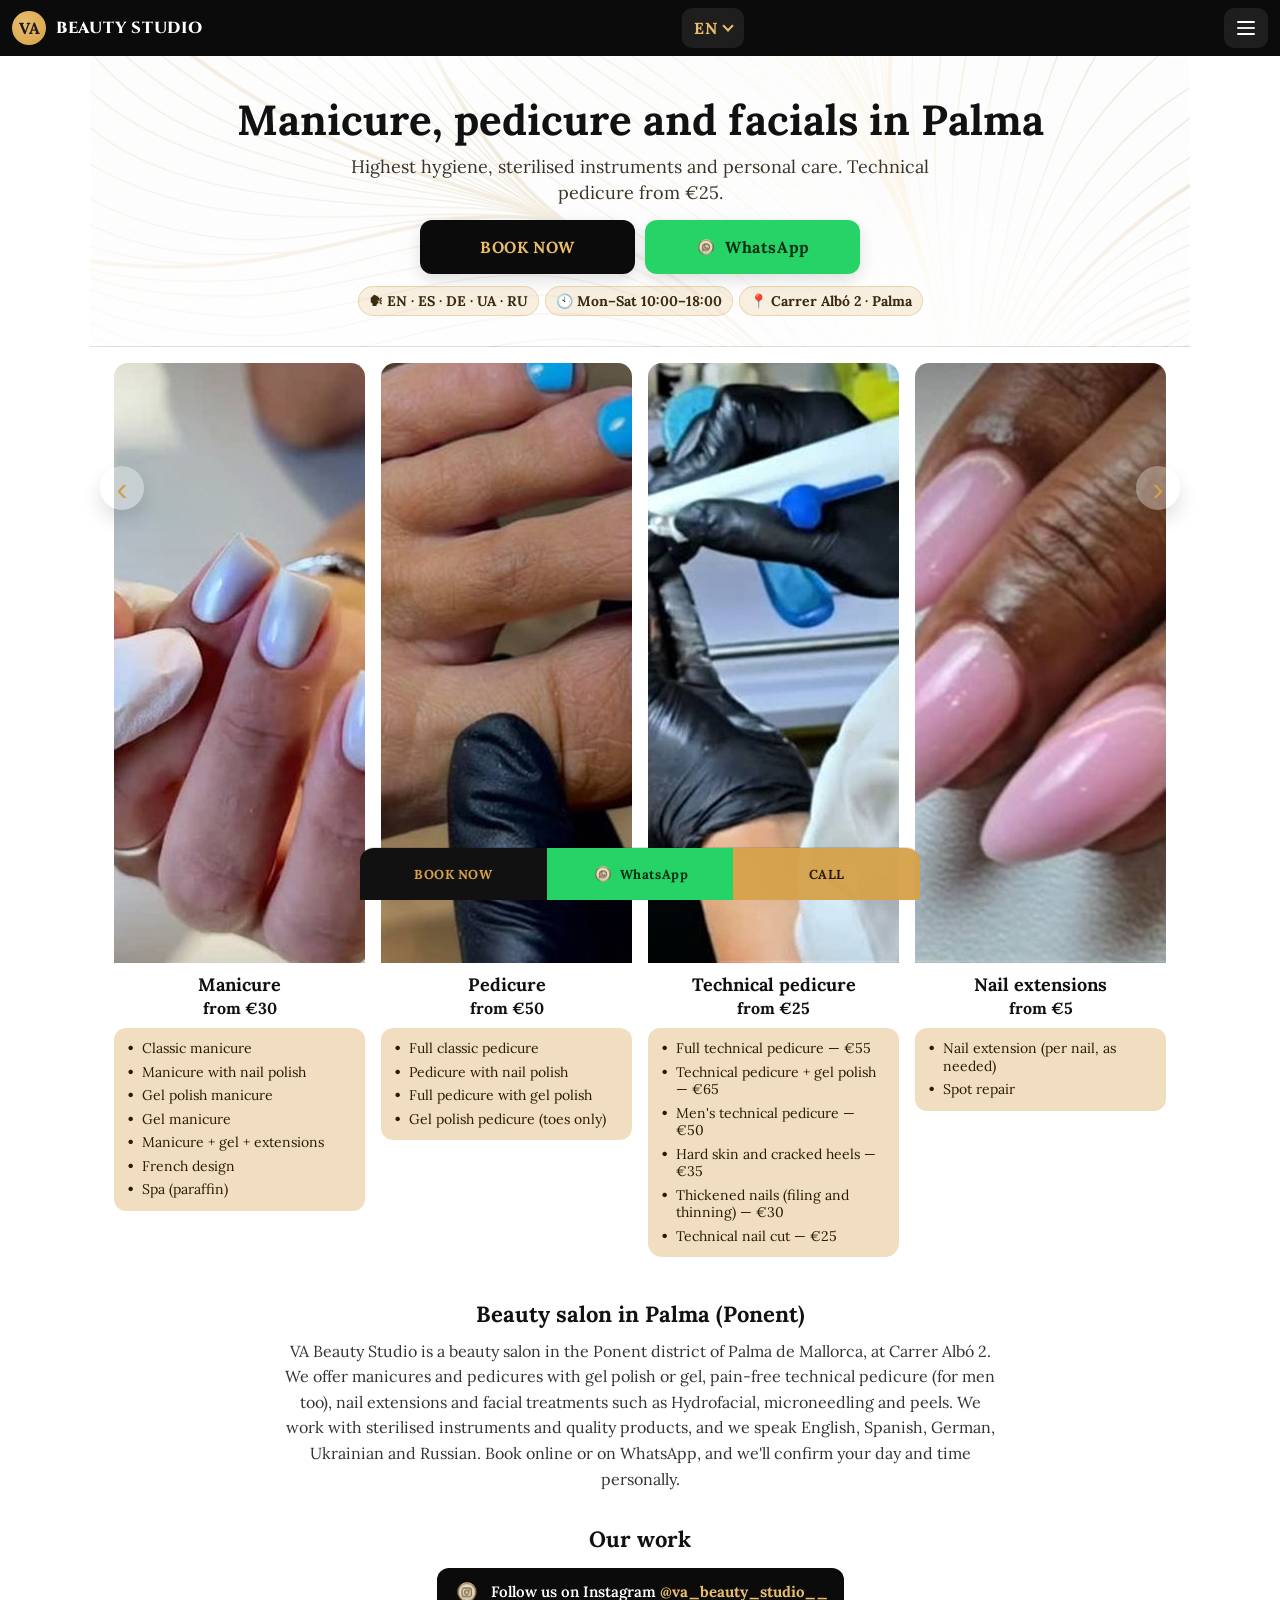
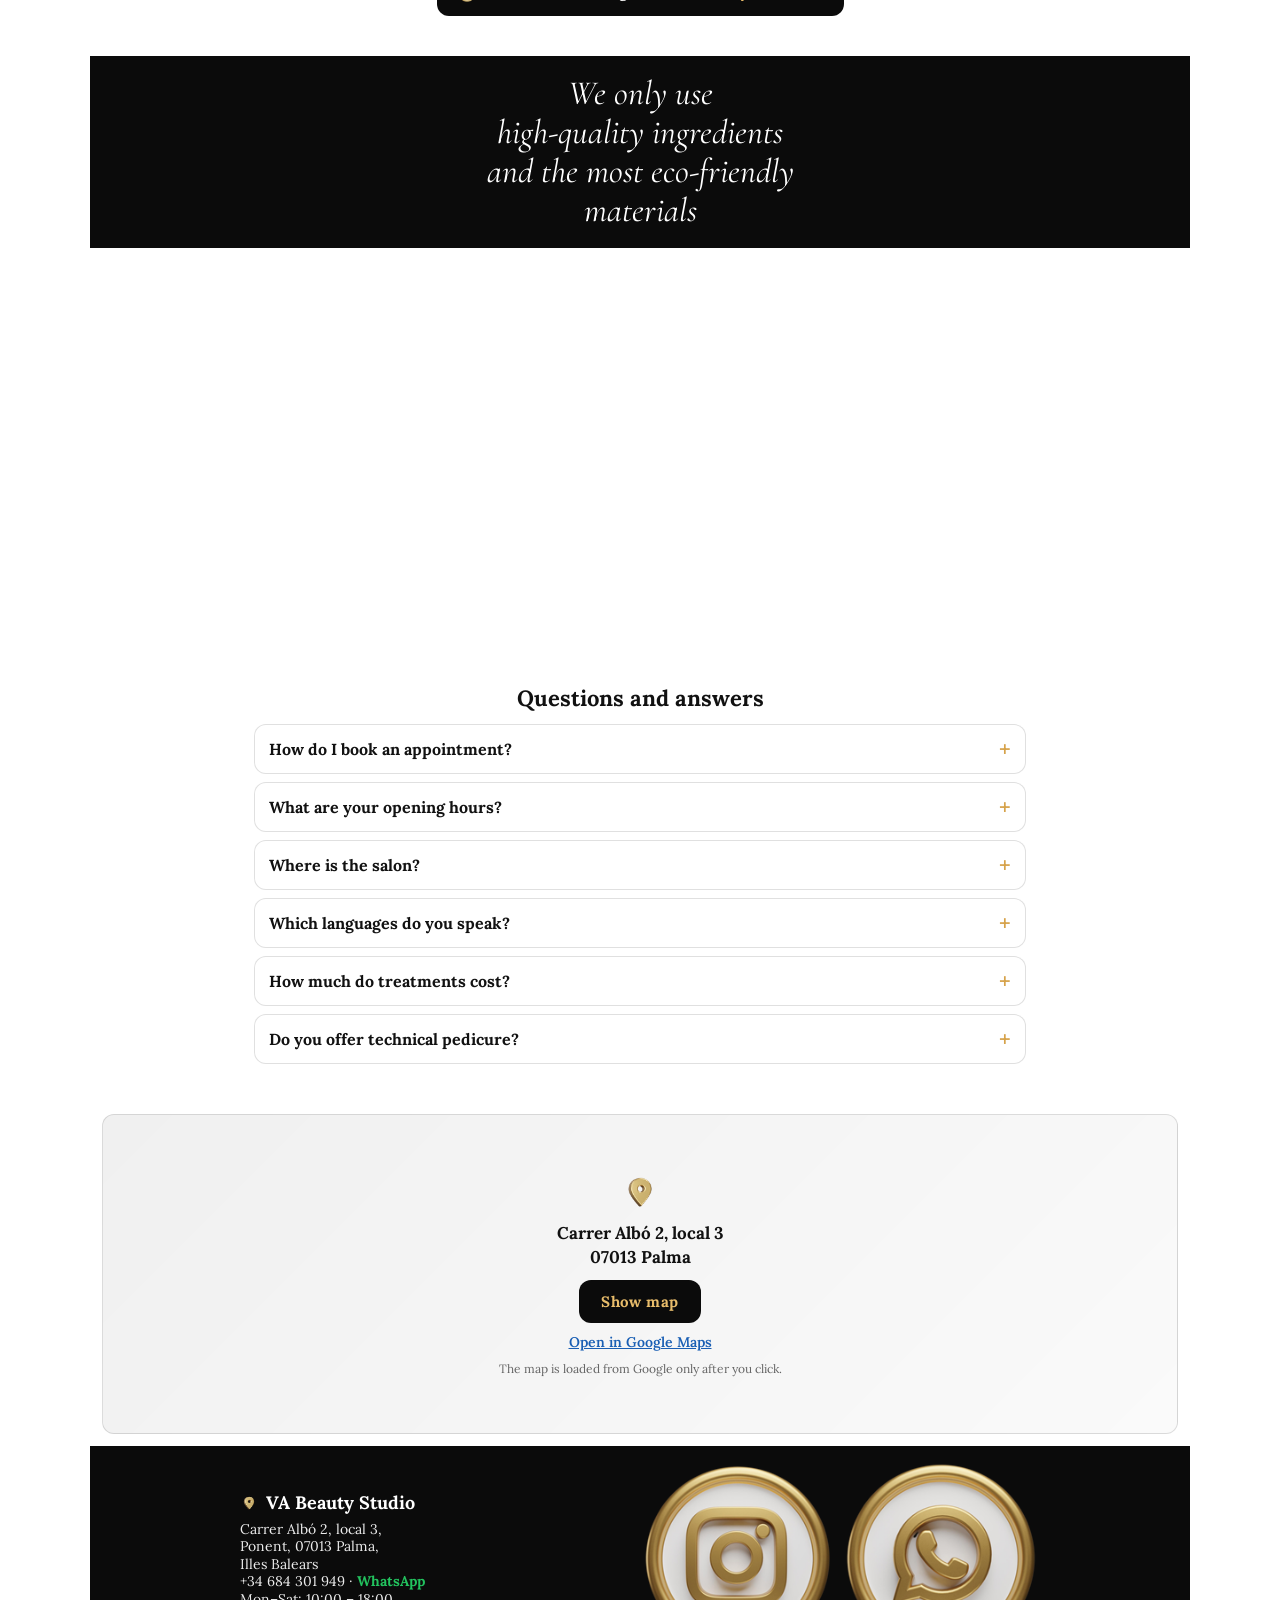
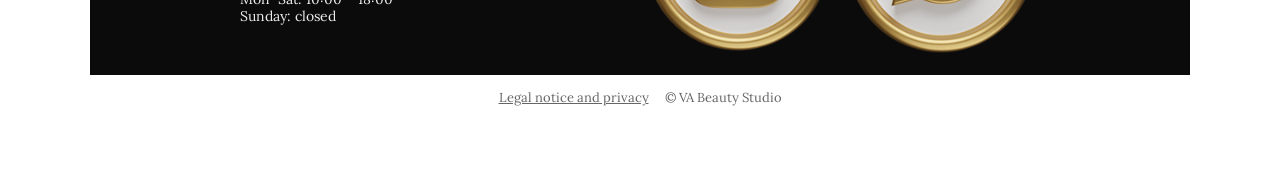
==== commit 02ab4ccc: "Use the salon's own Instagram photos for the nail and pedicure cards Manicure, pedicure, technical p" ====
--- a/index.html
+++ b/index.html
@@ -17,7 +17,7 @@
   <meta property="og:title" content="Manicura, pedicura y pedicura técnica en Palma | VA Beauty Studio" />
   <meta property="og:description" content="Salón de belleza en Ponent, Palma: manicura, pedicura, pedicura técnica, uñas y faciales. Hablamos ES, EN, DE, UA y RU. Cita online o por WhatsApp." />
   <meta property="og:url" content="https://vabeauty.studio/" />
-  <meta property="og:image" content="https://vabeauty.studio/img/manicura.jpg" />
+  <meta property="og:image" content="https://vabeauty.studio/img/work-manicura.jpg" />
   <meta property="og:locale" content="es_ES" />
   <link rel="icon" href="/favicon.svg" type="image/svg+xml" />
   <script type="application/ld+json">
@@ -29,7 +29,7 @@
     "url": "https://vabeauty.studio/",
     "description": "Salón de belleza en Ponent, Palma: manicura, pedicura, pedicura técnica, uñas y faciales. Hablamos ES, EN, DE, UA y RU. Cita online o por WhatsApp.",
     "inLanguage": "es",
-    "image": "https://vabeauty.studio/img/manicura.jpg",
+    "image": "https://vabeauty.studio/img/work-manicura.jpg",
     "logo": "https://vabeauty.studio/favicon.svg",
     "telephone": "+34684301949",
     "priceRange": "€€",
@@ -162,31 +162,31 @@
              <div class="svc-viewport" id="svcViewport">
              <div class="svc-track" id="svcTrack">
                <article class="svc-card">
-                 <img class="svc-img" src="/img/manicura.jpg" width="600" height="600" decoding="async" alt="Manicura">
+                 <img class="svc-img" src="/img/work-manicura.jpg" width="600" height="600" decoding="async" alt="Manicura">
                  <h3 class="svc-title">Manicura</h3>
                  <div class="svc-price">a partir de 30 €</div>
                  <ul class="svc-list"><li>Manicura estética</li><li>Manicura con esmalte</li><li>Manicura permanente</li><li>Manicura con gel</li><li>Manicura + gel + extensión</li><li>Diseño francés</li><li>Spa (parafina)</li></ul>
                </article>
                <article class="svc-card">
-                 <img class="svc-img" src="/img/pedicura.jpg" width="600" height="600" decoding="async" alt="Pedicura">
+                 <img class="svc-img" src="/img/work-pedicura.jpg" width="600" height="600" decoding="async" alt="Pedicura">
                  <h3 class="svc-title">Pedicura</h3>
                  <div class="svc-price">a partir de 50 €</div>
                  <ul class="svc-list"><li>Pedicura completa estética</li><li>Pedicura con esmalte</li><li>Pedicura completa semipermanente</li><li>Pedicura permanente (solo dedos)</li></ul>
                </article>
                <article class="svc-card">
-                 <img class="svc-img" src="/img/pedicura.jpg" width="600" height="600" loading="lazy" decoding="async" alt="Pedicura técnica" style="object-position:70% 85%;transform:scaleX(-1)">
+                 <img class="svc-img" src="/img/work-pedicura-tecnica.jpg" width="600" height="600" loading="lazy" decoding="async" alt="Pedicura técnica">
                  <h3 class="svc-title">Pedicura técnica</h3>
                  <div class="svc-price">a partir de 25 €</div>
                  <ul class="svc-list"><li>Pedicura técnica completa — 55 €</li><li>Pedicura técnica + semipermanente — 65 €</li><li>Pedicura técnica hombre — 50 €</li><li>Retirada de durezas y talones agrietados — 35 €</li><li>Uñas engrosadas (limado y fresado) — 30 €</li><li>Corte técnico de uñas — 25 €</li></ul>
                </article>
                <article class="svc-card">
-                 <img class="svc-img" src="/img/unas.jpg" width="600" height="600" loading="lazy" decoding="async" alt="Extensión de Uñas">
+                 <img class="svc-img" src="/img/work-unas.jpg" width="600" height="600" loading="lazy" decoding="async" alt="Extensión de Uñas">
                  <h3 class="svc-title">Extensión de Uñas</h3>
                  <div class="svc-price">a partir de 5 €</div>
                  <ul class="svc-list"><li>Extensión de uña (por uña, según necesidad)</li><li>Reparación puntual</li></ul>
                </article>
                <article class="svc-card">
-                 <img class="svc-img" src="/img/retirada.jpg" width="600" height="600" loading="lazy" decoding="async" alt="Retirada / Corrección">
+                 <img class="svc-img" src="/img/work-retirada.jpg" width="600" height="600" loading="lazy" decoding="async" alt="Retirada / Corrección">
                  <h3 class="svc-title">Retirada / Corrección</h3>
                  <div class="svc-price">a partir de 20 €</div>
                  <ul class="svc-list"><li>Retirar gel</li><li>Retirar esmalte semipermanente</li></ul>
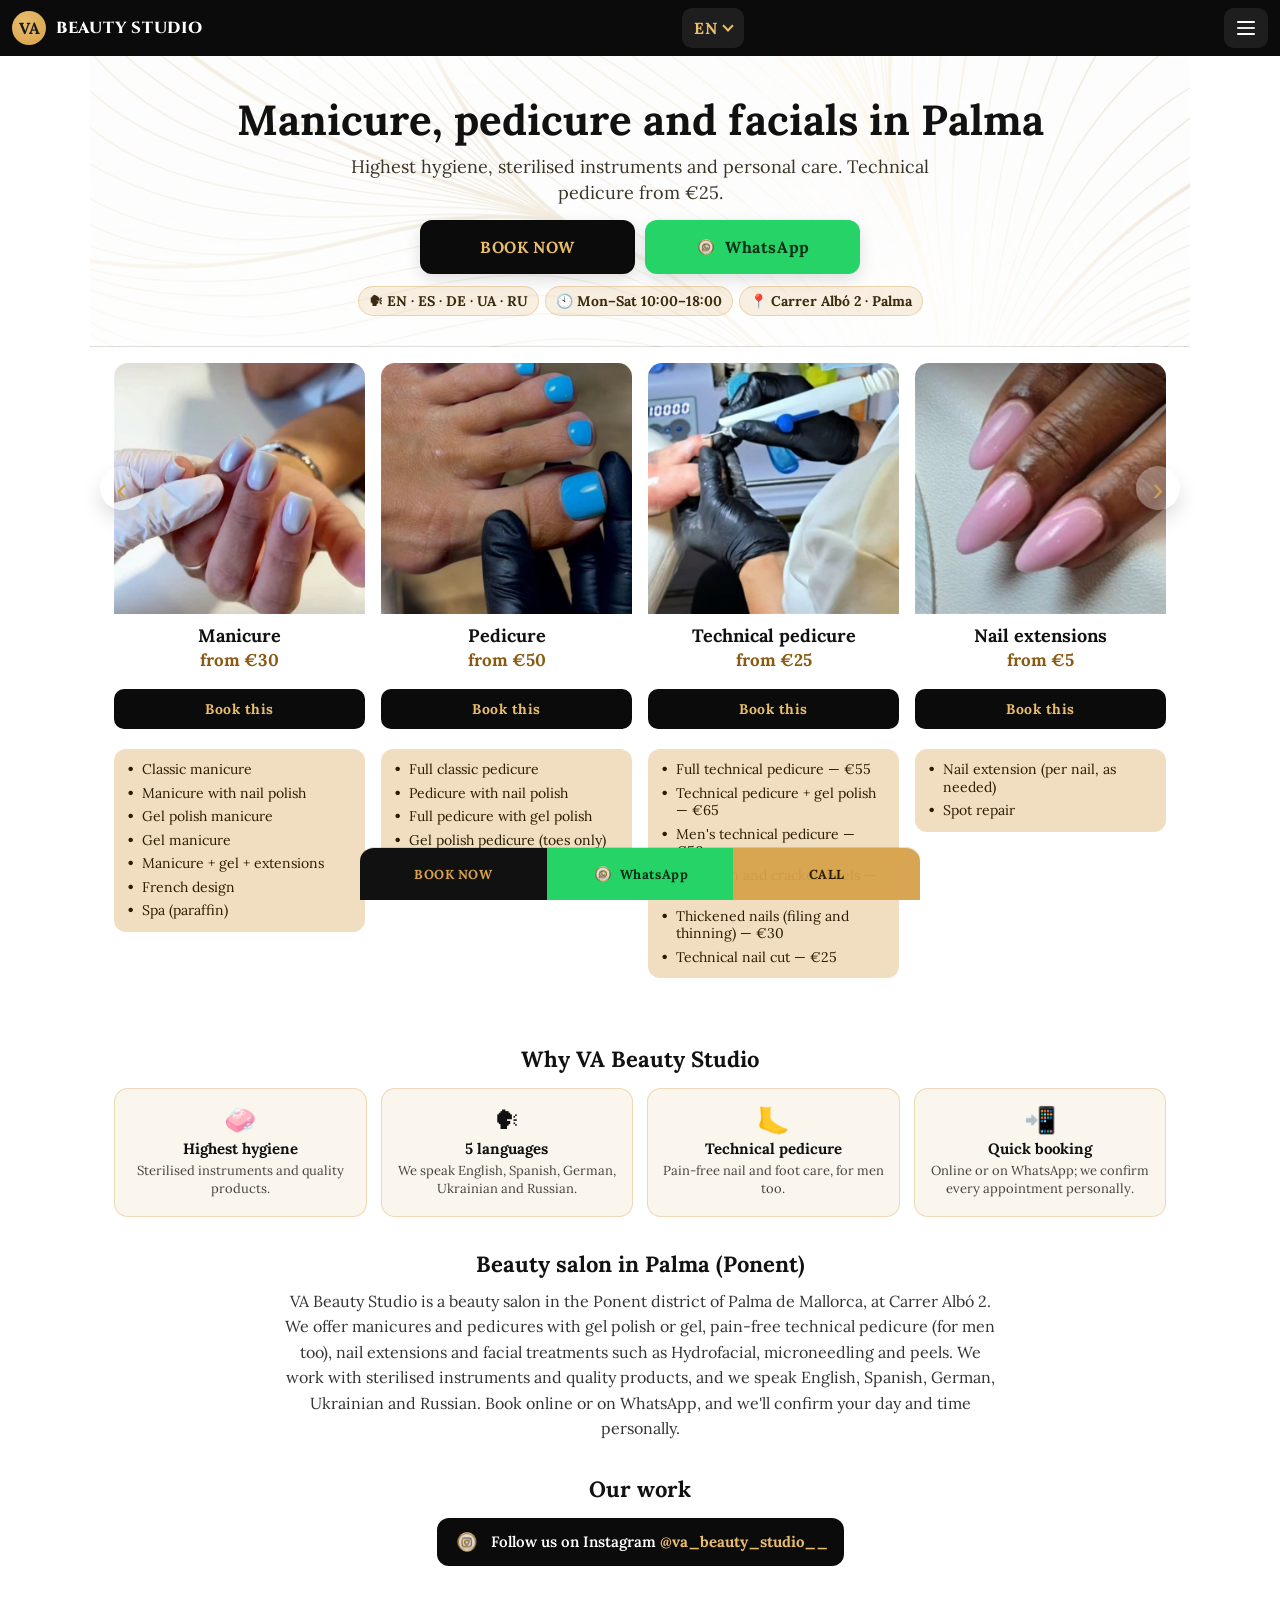
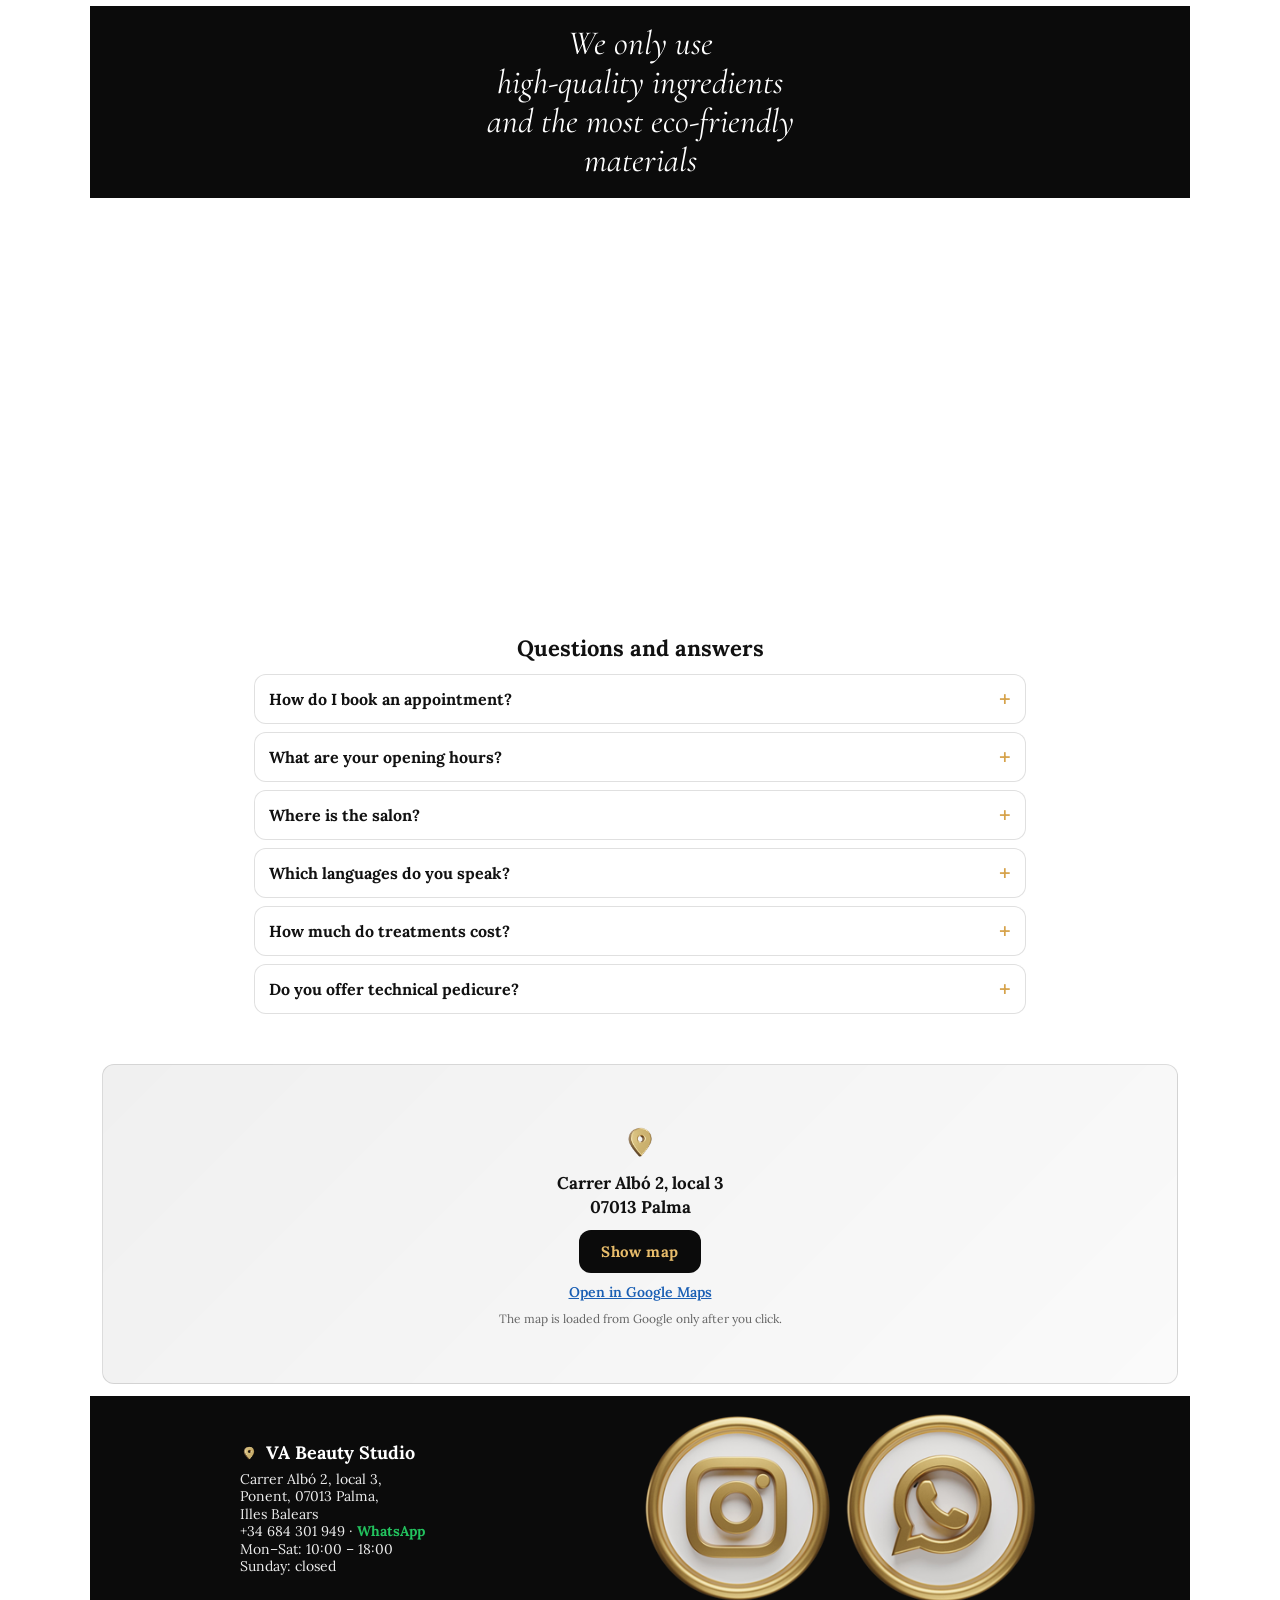
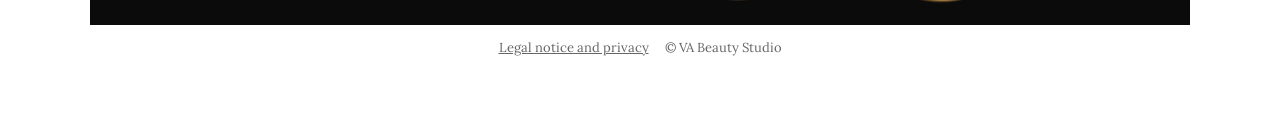
==== commit 25882f3d: "'Book this' button on every service card and a 'Why VA' section - Each of the 9 cards has a Book but" ====
--- a/index.html
+++ b/index.html
@@ -166,54 +166,63 @@
                  <h3 class="svc-title">Manicura</h3>
                  <div class="svc-price">a partir de 30 €</div>
                  <ul class="svc-list"><li>Manicura estética</li><li>Manicura con esmalte</li><li>Manicura permanente</li><li>Manicura con gel</li><li>Manicura + gel + extensión</li><li>Diseño francés</li><li>Spa (parafina)</li></ul>
+                 <button class="svc-book" type="button" data-open-modal data-service="Manicura">Reservar</button>
                </article>
                <article class="svc-card">
                  <img class="svc-img" src="/img/work-pedicura.jpg" width="600" height="600" decoding="async" alt="Pedicura">
                  <h3 class="svc-title">Pedicura</h3>
                  <div class="svc-price">a partir de 50 €</div>
                  <ul class="svc-list"><li>Pedicura completa estética</li><li>Pedicura con esmalte</li><li>Pedicura completa semipermanente</li><li>Pedicura permanente (solo dedos)</li></ul>
+                 <button class="svc-book" type="button" data-open-modal data-service="Pedicura">Reservar</button>
                </article>
                <article class="svc-card">
                  <img class="svc-img" src="/img/work-pedicura-tecnica.jpg" width="600" height="600" loading="lazy" decoding="async" alt="Pedicura técnica">
                  <h3 class="svc-title">Pedicura técnica</h3>
                  <div class="svc-price">a partir de 25 €</div>
                  <ul class="svc-list"><li>Pedicura técnica completa — 55 €</li><li>Pedicura técnica + semipermanente — 65 €</li><li>Pedicura técnica hombre — 50 €</li><li>Retirada de durezas y talones agrietados — 35 €</li><li>Uñas engrosadas (limado y fresado) — 30 €</li><li>Corte técnico de uñas — 25 €</li></ul>
+                 <button class="svc-book" type="button" data-open-modal data-service="Pedicura técnica">Reservar</button>
                </article>
                <article class="svc-card">
                  <img class="svc-img" src="/img/work-unas.jpg" width="600" height="600" loading="lazy" decoding="async" alt="Extensión de Uñas">
                  <h3 class="svc-title">Extensión de Uñas</h3>
                  <div class="svc-price">a partir de 5 €</div>
                  <ul class="svc-list"><li>Extensión de uña (por uña, según necesidad)</li><li>Reparación puntual</li></ul>
+                 <button class="svc-book" type="button" data-open-modal data-service="Extensión de Uñas">Reservar</button>
                </article>
                <article class="svc-card">
                  <img class="svc-img" src="/img/work-retirada.jpg" width="600" height="600" loading="lazy" decoding="async" alt="Retirada / Corrección">
                  <h3 class="svc-title">Retirada / Corrección</h3>
                  <div class="svc-price">a partir de 20 €</div>
                  <ul class="svc-list"><li>Retirar gel</li><li>Retirar esmalte semipermanente</li></ul>
+                 <button class="svc-book" type="button" data-open-modal data-service="Retirada / Corrección">Reservar</button>
                </article>
                <article class="svc-card">
                  <img class="svc-img" src="/img/lifting.jpg" width="600" height="600" loading="lazy" decoding="async" alt="Lifting &amp; Rejuvenecimiento">
                  <h3 class="svc-title">Lifting &amp; Rejuvenecimiento</h3>
                  <div class="svc-price">a partir de 85 €</div>
                  <ul class="svc-list"><li>Microneedling (Dermapen)</li><li>Microcorrientes</li><li>Carboxiterapia</li></ul>
+                 <button class="svc-book" type="button" data-open-modal data-service="Lifting &amp; Rejuvenecimiento">Reservar</button>
                </article>
                <article class="svc-card">
                  <img class="svc-img" src="/img/hidratacion.jpg" width="600" height="600" loading="lazy" decoding="async" alt="Hidratación &amp; Glow">
                  <h3 class="svc-title">Hidratación &amp; Glow</h3>
                  <div class="svc-price">a partir de 65 €</div>
                  <ul class="svc-list"><li>Mesoterapia sin agujas</li><li>Programas faciales personalizados</li></ul>
+                 <button class="svc-book" type="button" data-open-modal data-service="Hidratación &amp; Glow">Reservar</button>
                </article>
                <article class="svc-card">
                  <img class="svc-img" src="/img/limpieza.jpg" width="600" height="600" loading="lazy" decoding="async" alt="Limpieza &amp; Equilibrio">
                  <h3 class="svc-title">Limpieza &amp; Equilibrio</h3>
                  <div class="svc-price">a partir de 55 €</div>
                  <ul class="svc-list"><li>Hydrofacial</li><li>Limpieza facial combinada</li><li>Peeling ultrasónico</li></ul>
+                 <button class="svc-book" type="button" data-open-modal data-service="Limpieza &amp; Equilibrio">Reservar</button>
                </article>
                <article class="svc-card">
                  <img class="svc-img" src="/img/laser.jpg" width="600" height="600" loading="lazy" decoding="async" alt="Renovación de la piel">
                  <h3 class="svc-title">Renovación de la piel</h3>
                  <div class="svc-price">a partir de 80 €</div>
                  <ul class="svc-list"><li>Peelings químicos</li><li>Peelings enzimáticos</li><li>Glow peelings</li><li>Microexfoliación</li></ul>
+                 <button class="svc-book" type="button" data-open-modal data-service="Renovación de la piel">Reservar</button>
                </article>
              </div>
            </div>
@@ -221,6 +230,17 @@
              ›
            </button>
          </div>
+    </section>
+
+    <!-- Why VA: four reasons to choose the salon -->
+    <section class="why" id="why">
+      <h2 class="why-title">Por qué elegir VA Beauty Studio</h2>
+      <ul class="why-grid">
+        <li><span class="why-icon" aria-hidden="true">🧼</span><b>Higiene máxima</b><span class="t">Instrumental esterilizado y productos de calidad.</span></li>
+        <li><span class="why-icon" aria-hidden="true">🗣</span><b>5 idiomas</b><span class="t">Atendemos en español, inglés, alemán, ucraniano y ruso.</span></li>
+        <li><span class="why-icon" aria-hidden="true">🦶</span><b>Pedicura técnica</b><span class="t">Cuidado de uñas y pies sin dolor, también para hombres.</span></li>
+        <li><span class="why-icon" aria-hidden="true">📲</span><b>Cita rápida</b><span class="t">Online o por WhatsApp; confirmamos cada cita personalmente.</span></li>
+      </ul>
     </section>
 
     <!-- About the salon (local SEO text) -->
--- a/css/style.css
+++ b/css/style.css
@@ -1220,3 +1220,48 @@
   .hero2-btn{ font-size:16px; padding:16px 14px; }
   .hero2-badges li{ font-size:14px; }
 }
+
+/* ===== "Book this" on service cards ===== */
+.svc-card{ display:flex; flex-direction:column; }
+.svc-price{ font-size:17px; color:#8a5a12; }
+.svc-book{
+  margin:10px 0 2px;
+  width:100%;
+  padding:11px 8px;
+  border:0;
+  border-radius:10px;
+  background:var(--black);
+  color:var(--gold-2);
+  font-family:var(--font);
+  font-weight:800;
+  font-size:14px;
+  letter-spacing:.04em;
+  cursor:pointer;
+  margin-top:auto;
+}
+.svc-card .svc-list{ margin-bottom:10px; }
+
+/* ===== Why VA ===== */
+.why{ padding:22px 14px 10px; }
+.why-title{ margin:0 0 14px; text-align:center; font-size:22px; font-weight:800; line-height:1.25; }
+.why-grid{ list-style:none; margin:0; padding:0; display:grid; grid-template-columns:1fr 1fr; gap:10px; }
+.why-grid li{
+  background:#faf6ee;
+  border:1px solid rgba(214,162,74,.35);
+  border-radius:14px;
+  padding:12px 10px;
+  text-align:center;
+}
+.why-icon{ font-size:26px; line-height:1; display:block; margin-bottom:6px; }
+.why-grid b{ display:block; font-size:15px; margin-bottom:4px; }
+.why-grid span.t{ display:block; font-size:13px; line-height:1.4; color:#4a4237; }
+@media (min-width: 900px){
+  .why{ padding:34px 24px 14px; }
+  .why-grid{ grid-template-columns:repeat(4, 1fr); gap:14px; }
+  .why-grid li{ padding:18px 14px; }
+}
+/* keep card photos square inside the flex card */
+.svc-card .svc-img{ height:auto; flex:none; aspect-ratio:1 / 1; }
+/* Book button sits right under the price (before the list), no big gap */
+.svc-card .svc-book{ order:2; margin:8px 0 10px; }
+.svc-card .svc-list{ order:3; }
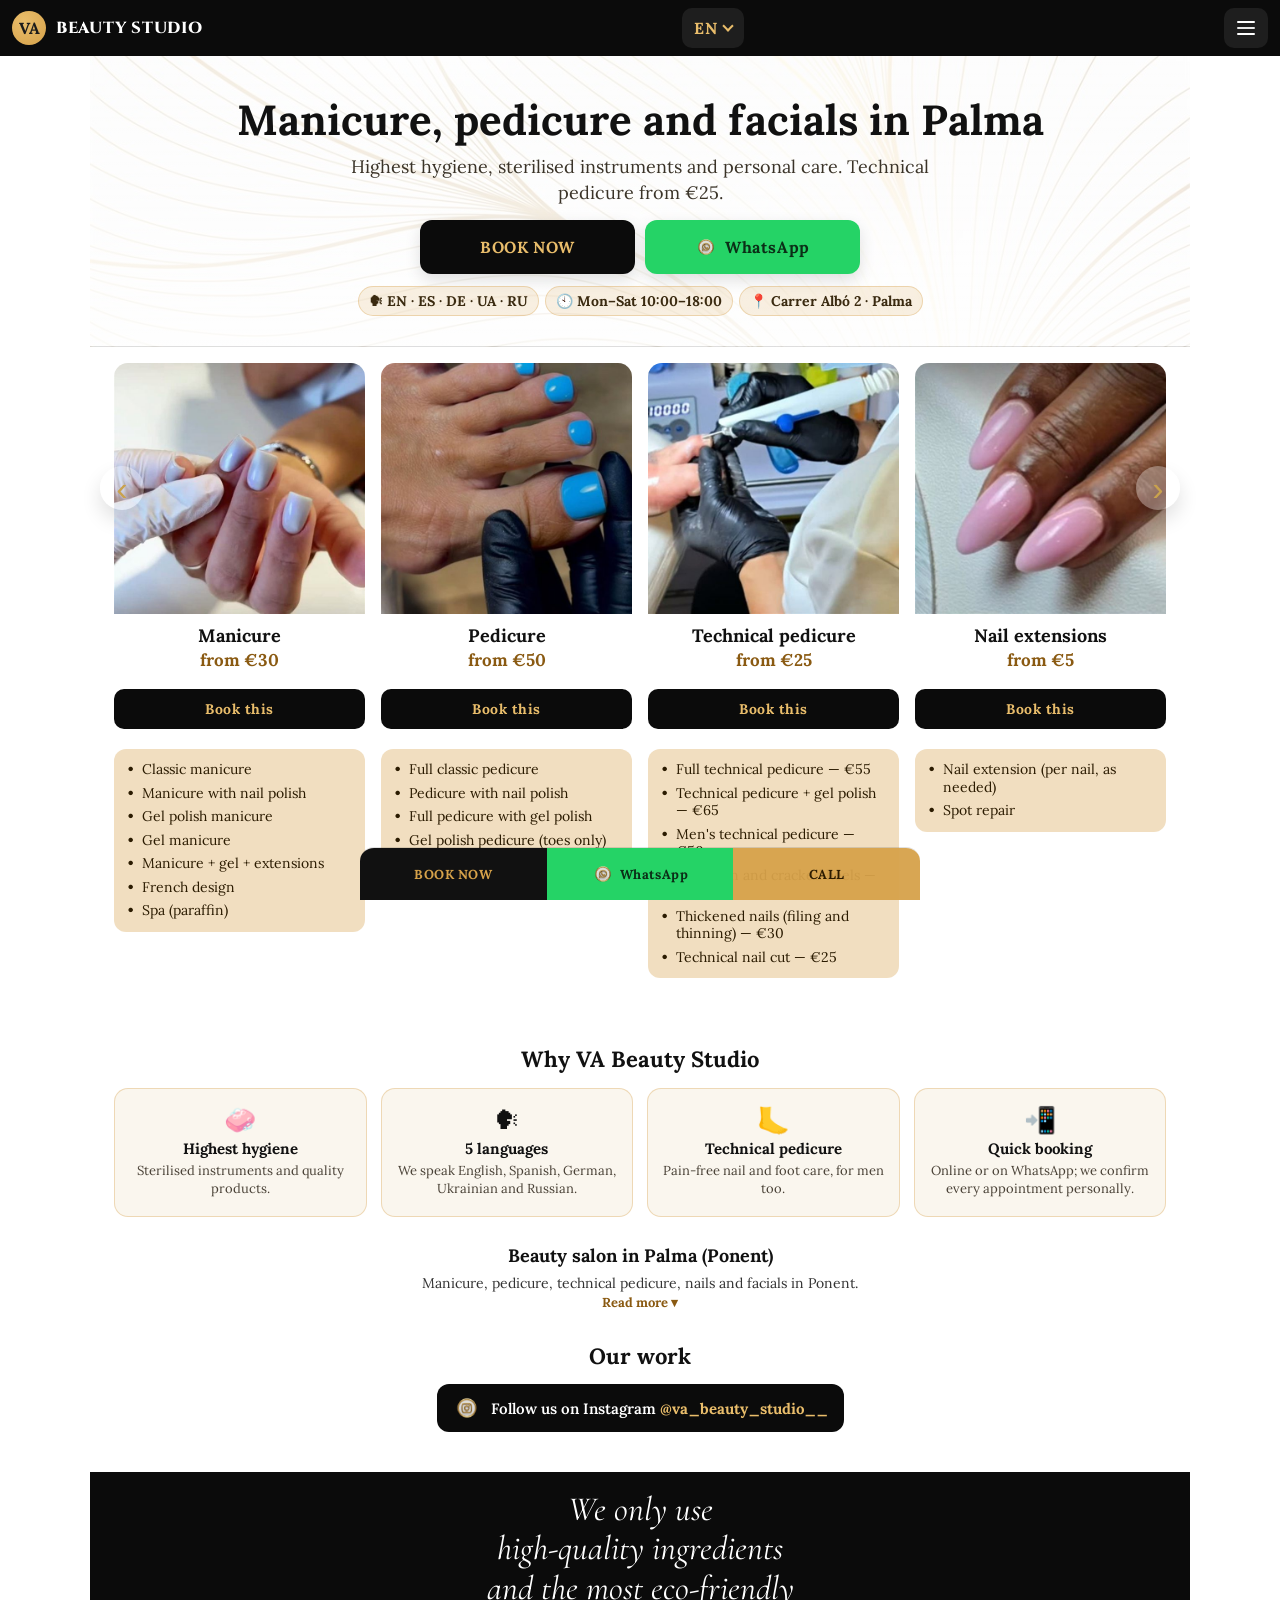
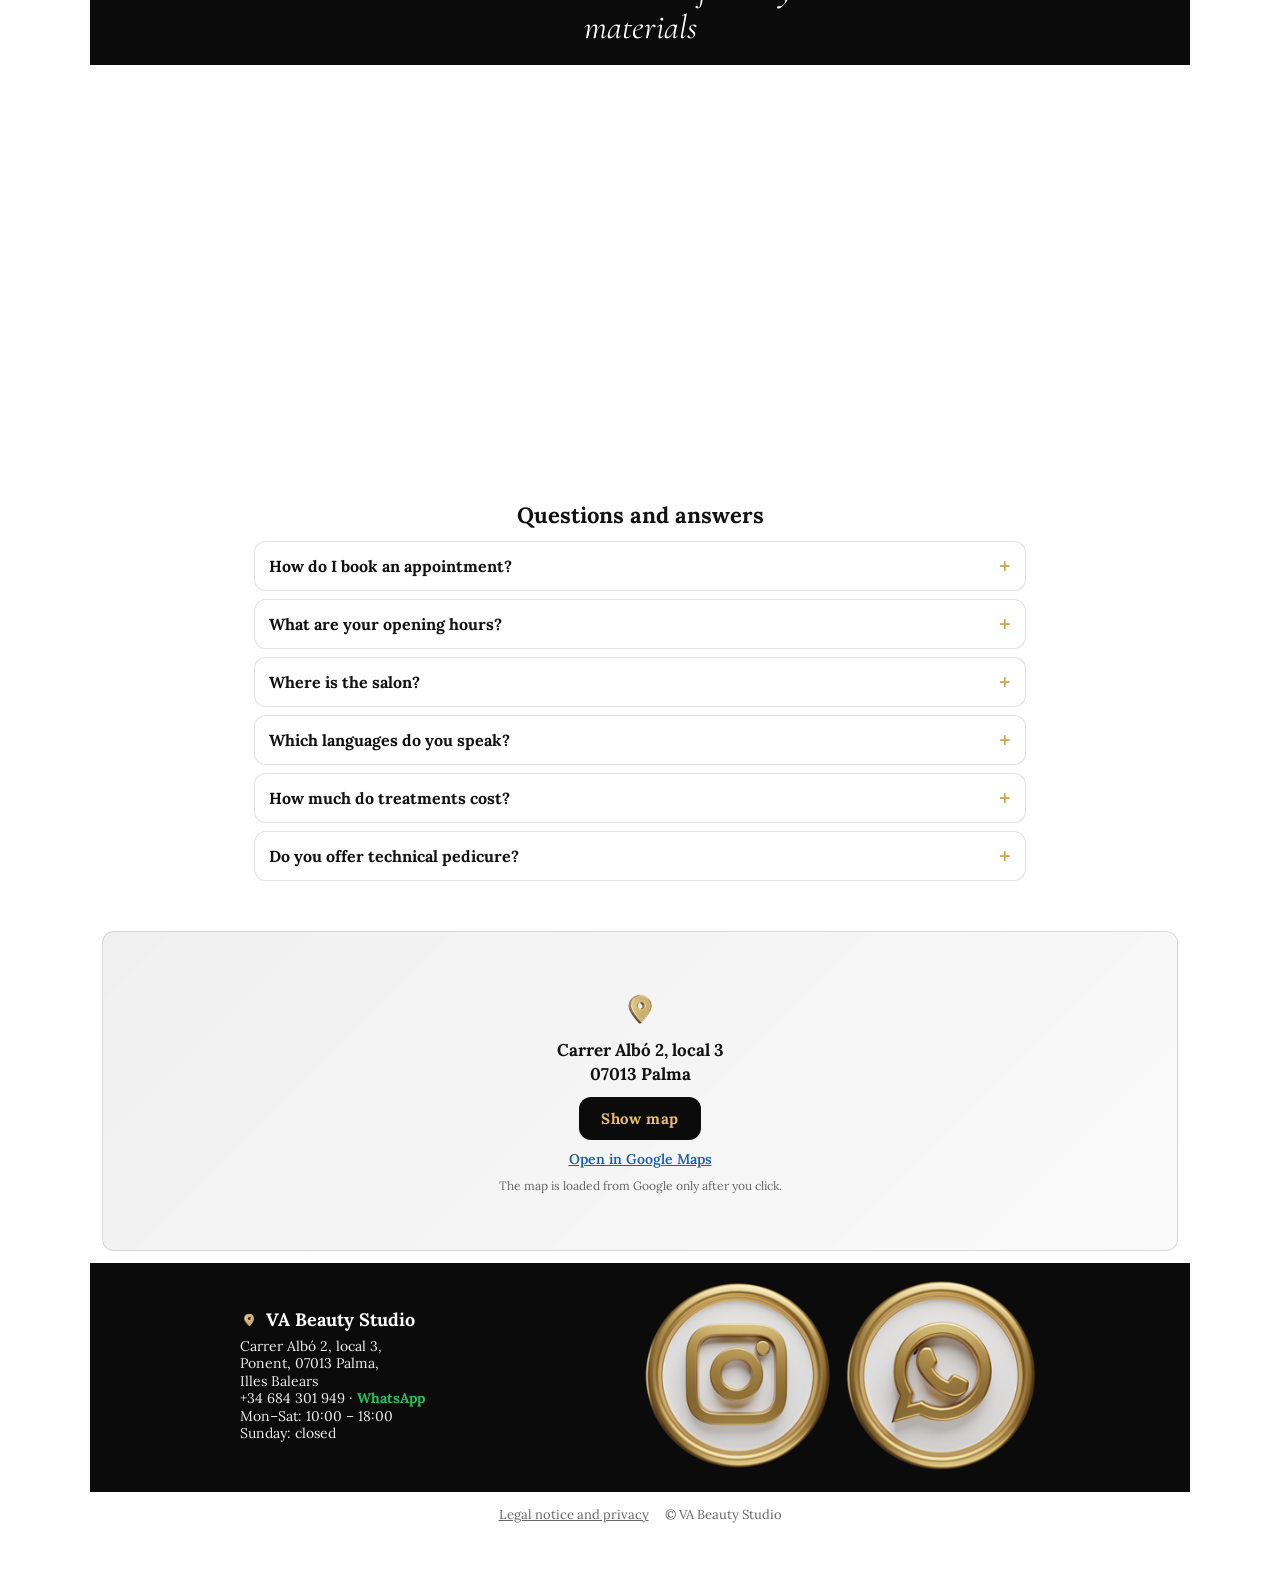
==== commit e71311f7: "About section: one short line + 'Read more' instead of a long text block Visible height on phones ~3" ====
--- a/index.html
+++ b/index.html
@@ -246,7 +246,11 @@
     <!-- About the salon (local SEO text) -->
     <section class="about" id="about">
       <h2 class="about-title">Salón de belleza en Palma (Ponent)</h2>
-      <p>VA Beauty Studio es un salón de belleza en el distrito de Ponent de Palma de Mallorca, en Carrer Albó 2. Hacemos manicura y pedicura con esmalte semipermanente o gel, pedicura técnica sin dolor (también para hombres), extensión de uñas y tratamientos faciales como Hydrofacial, microneedling y peelings. Trabajamos con instrumental esterilizado y productos de calidad, y atendemos en español, inglés, alemán, ucraniano y ruso. Pide tu cita online o por WhatsApp: te confirmamos el día y la hora personalmente.</p>
+      <p class="about-lead">Manicura, pedicura, pedicura técnica, uñas y estética facial en Ponent.</p>
+      <details class="about-more">
+        <summary>Más información</summary>
+        <p>VA Beauty Studio es un salón de belleza en el distrito de Ponent de Palma de Mallorca, en Carrer Albó 2. Hacemos manicura y pedicura con esmalte semipermanente o gel, pedicura técnica sin dolor (también para hombres), extensión de uñas y tratamientos faciales como Hydrofacial, microneedling y peelings. Trabajamos con instrumental esterilizado y productos de calidad, y atendemos en español, inglés, alemán, ucraniano y ruso. Pide tu cita online o por WhatsApp: te confirmamos el día y la hora personalmente.</p>
+      </details>
     </section>
 
     <!-- Instagram gallery: latest posts from @va_beauty_studio__ (feed via Behold) -->
--- a/css/style.css
+++ b/css/style.css
@@ -1265,3 +1265,14 @@
 /* Book button sits right under the price (before the list), no big gap */
 .svc-card .svc-book{ order:2; margin:8px 0 10px; }
 .svc-card .svc-list{ order:3; }
+
+/* About: compact - one line + "Read more" */
+.about{ padding:14px 16px 6px; }
+.about-title{ font-size:18px; margin:0 0 4px; }
+.about-lead{ margin:0 auto 4px; font-size:14px; line-height:1.45; color:#4a4237; max-width:560px; }
+.about-more{ max-width:640px; margin:0 auto; }
+.about-more summary{ cursor:pointer; font-size:13px; font-weight:700; color:#8a5a12; list-style:none; }
+.about-more summary::-webkit-details-marker{ display:none; }
+.about-more summary::after{ content:" ▾"; }
+.about-more[open] summary::after{ content:" ▴"; }
+.about-more p{ margin:8px 0 0; font-size:13.5px; line-height:1.55; color:#4a4237; text-align:left; }
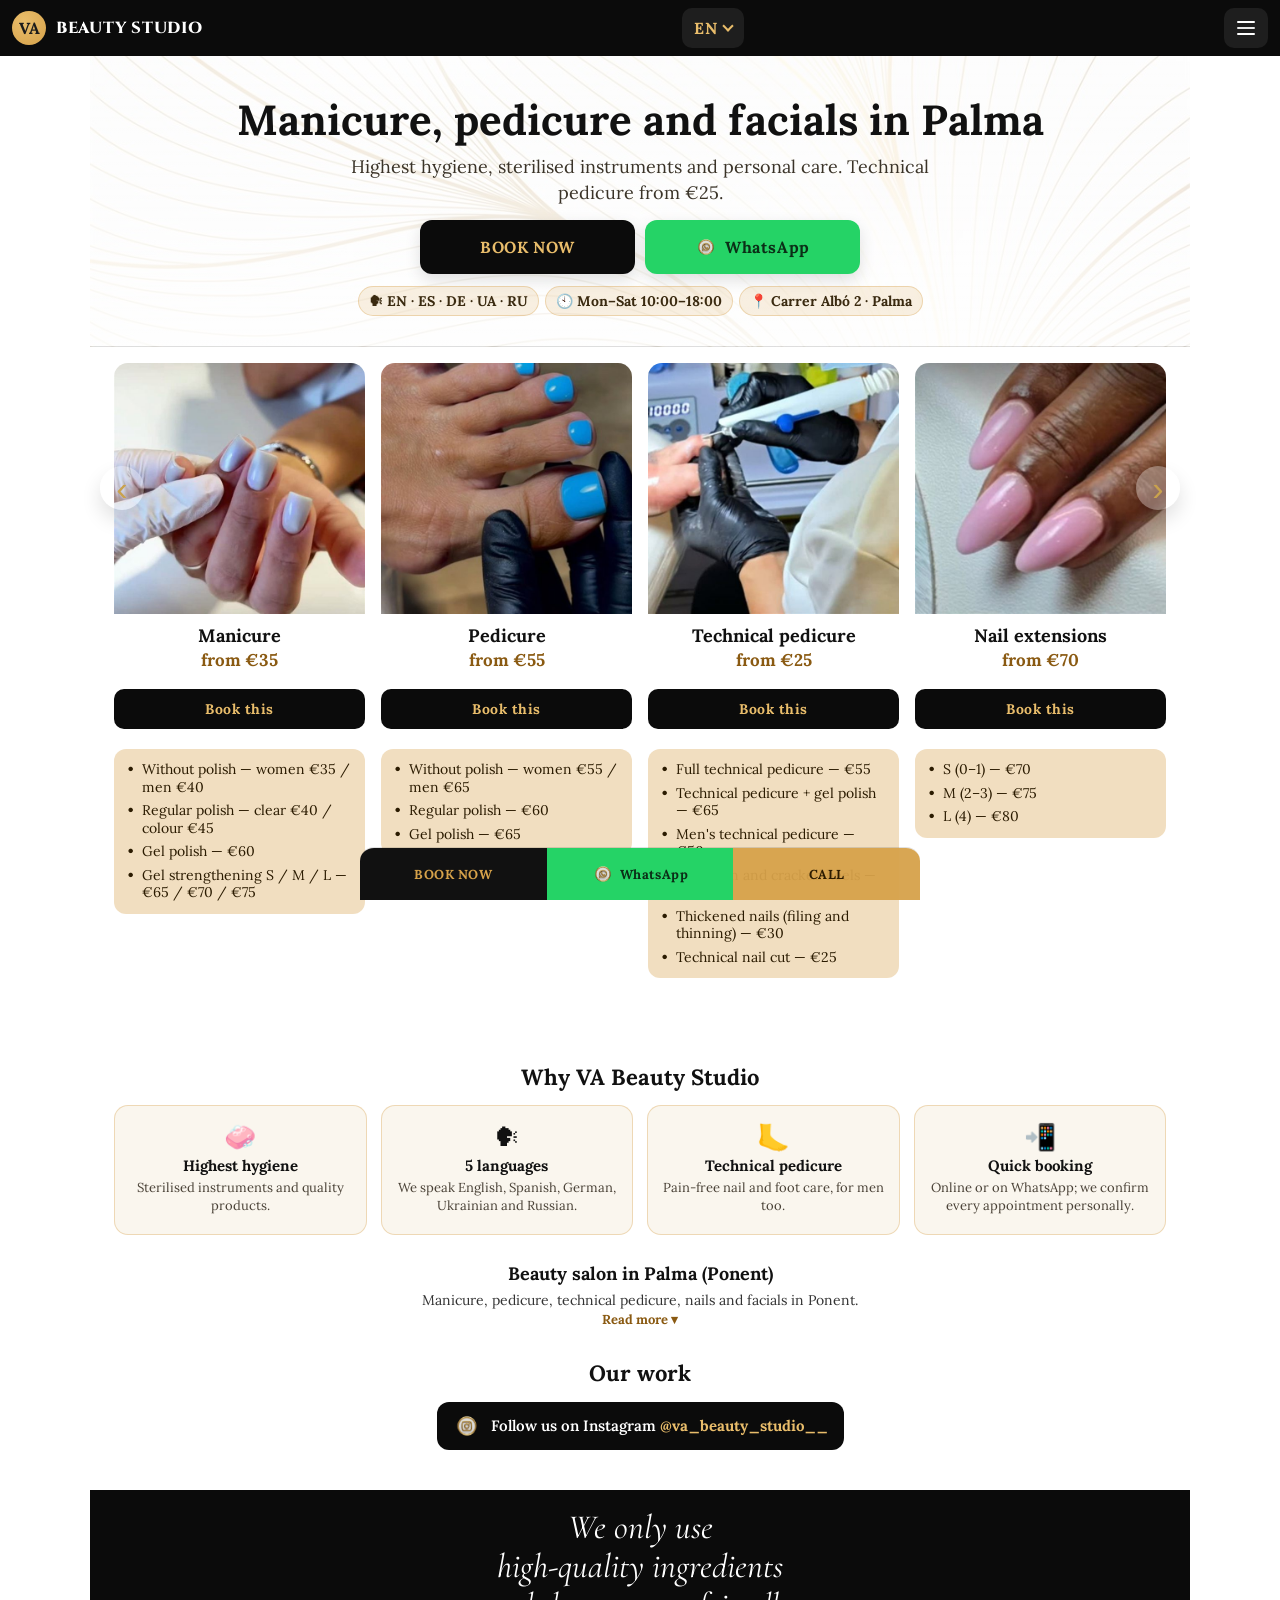
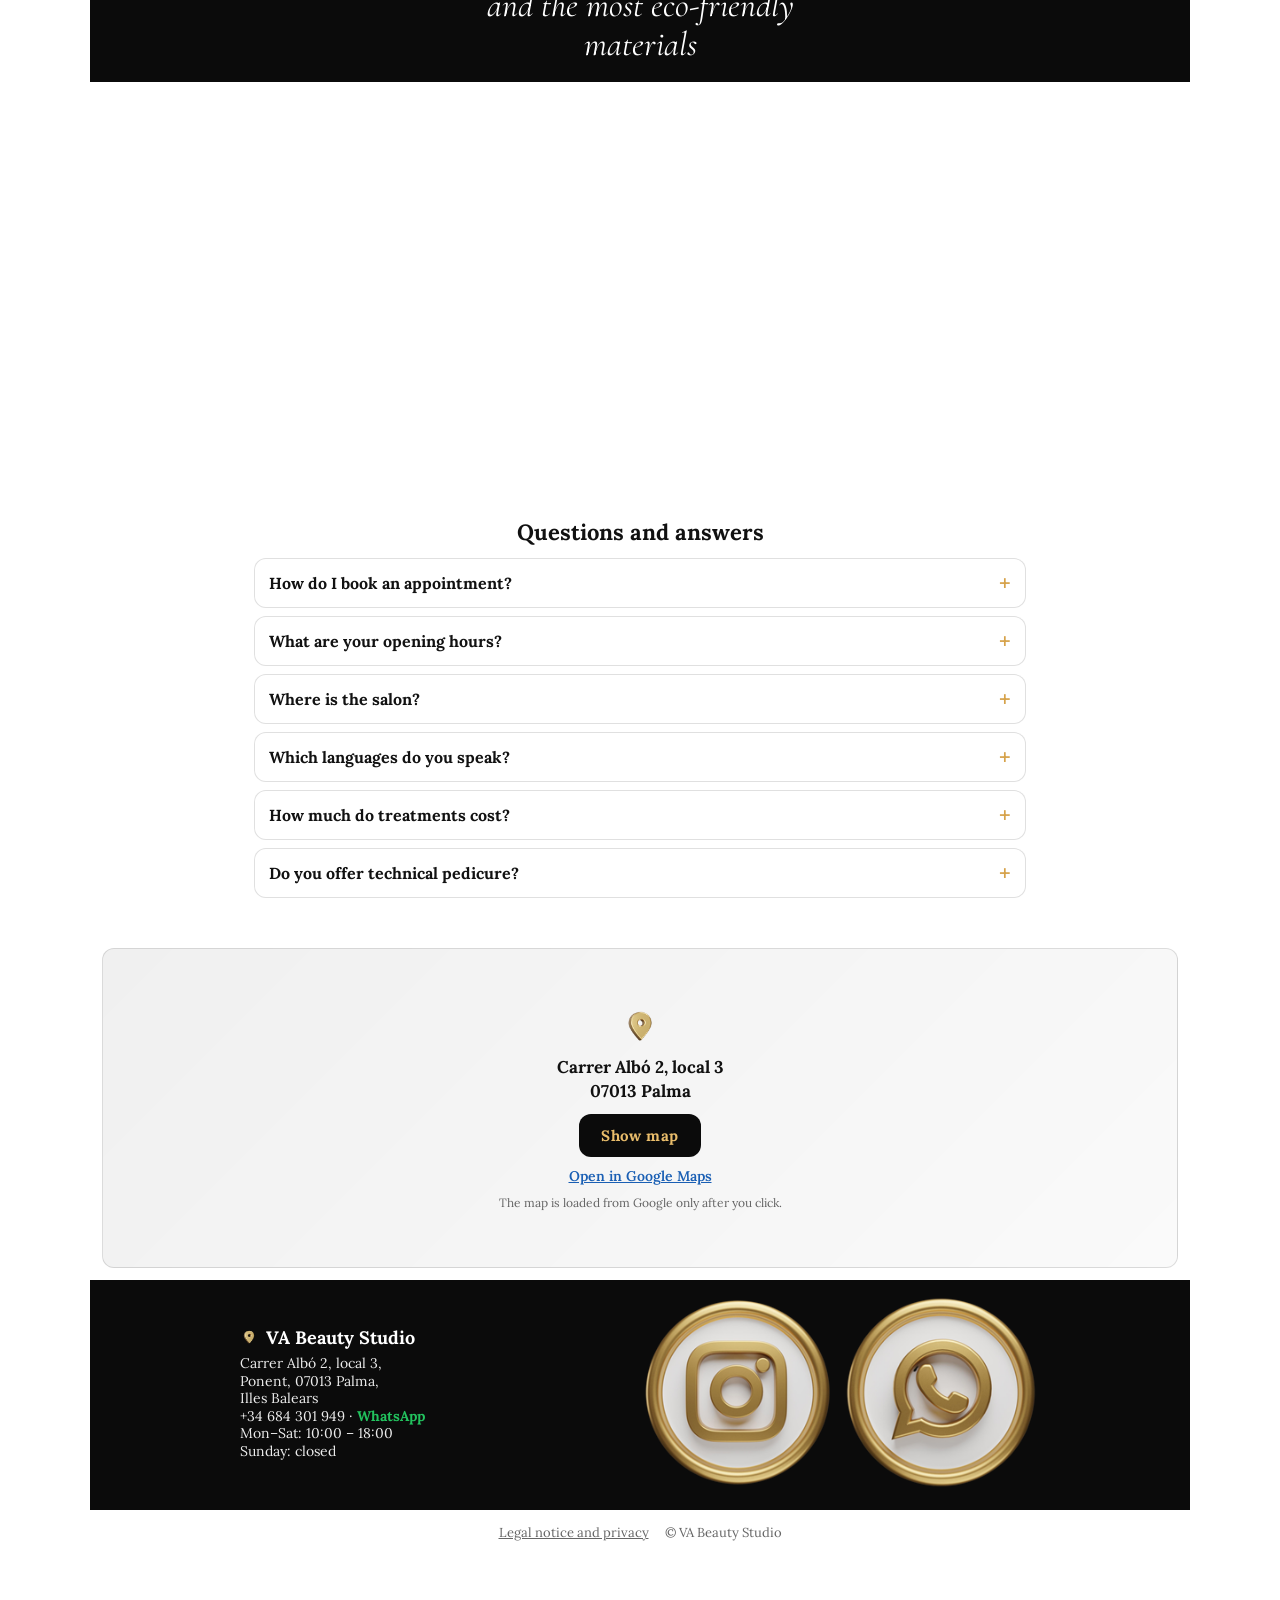
==== commit 1153b6be: "Official price list on the site (5 languages) + Additional services card From the salon's price list" ====
--- a/index.html
+++ b/index.html
@@ -56,11 +56,12 @@
       "@type": "OfferCatalog",
       "name": "VA Beauty Studio",
       "itemListElement": [
-        { "@type": "Offer", "itemOffered": { "@type": "Service", "name": "Manicura" }, "priceSpecification": { "@type": "PriceSpecification", "minPrice": 30, "priceCurrency": "EUR" } },
-        { "@type": "Offer", "itemOffered": { "@type": "Service", "name": "Pedicura" }, "priceSpecification": { "@type": "PriceSpecification", "minPrice": 50, "priceCurrency": "EUR" } },
+        { "@type": "Offer", "itemOffered": { "@type": "Service", "name": "Manicura" }, "priceSpecification": { "@type": "PriceSpecification", "minPrice": 35, "priceCurrency": "EUR" } },
+        { "@type": "Offer", "itemOffered": { "@type": "Service", "name": "Pedicura" }, "priceSpecification": { "@type": "PriceSpecification", "minPrice": 55, "priceCurrency": "EUR" } },
         { "@type": "Offer", "itemOffered": { "@type": "Service", "name": "Pedicura técnica" }, "priceSpecification": { "@type": "PriceSpecification", "minPrice": 25, "priceCurrency": "EUR" } },
-        { "@type": "Offer", "itemOffered": { "@type": "Service", "name": "Extensión de uñas" }, "priceSpecification": { "@type": "PriceSpecification", "minPrice": 5, "priceCurrency": "EUR" } },
-        { "@type": "Offer", "itemOffered": { "@type": "Service", "name": "Retirada y corrección" }, "priceSpecification": { "@type": "PriceSpecification", "minPrice": 20, "priceCurrency": "EUR" } },
+        { "@type": "Offer", "itemOffered": { "@type": "Service", "name": "Extensión de uñas" }, "priceSpecification": { "@type": "PriceSpecification", "minPrice": 70, "priceCurrency": "EUR" } },
+        { "@type": "Offer", "itemOffered": { "@type": "Service", "name": "Restauración de la forma, retirada y corrección" }, "priceSpecification": { "@type": "PriceSpecification", "minPrice": 10, "priceCurrency": "EUR" } },
+        { "@type": "Offer", "itemOffered": { "@type": "Service", "name": "Servicios adicionales (francesa, diseño, spa, parafina)" }, "priceSpecification": { "@type": "PriceSpecification", "minPrice": 5, "priceCurrency": "EUR" } },
         { "@type": "Offer", "itemOffered": { "@type": "Service", "name": "Lifting y rejuvenecimiento" }, "priceSpecification": { "@type": "PriceSpecification", "minPrice": 85, "priceCurrency": "EUR" } },
         { "@type": "Offer", "itemOffered": { "@type": "Service", "name": "Hidratación y glow" }, "priceSpecification": { "@type": "PriceSpecification", "minPrice": 65, "priceCurrency": "EUR" } },
         { "@type": "Offer", "itemOffered": { "@type": "Service", "name": "Limpieza facial e Hydrofacial" }, "priceSpecification": { "@type": "PriceSpecification", "minPrice": 55, "priceCurrency": "EUR" } },
@@ -164,15 +165,15 @@
                <article class="svc-card">
                  <img class="svc-img" src="/img/work-manicura.jpg" width="600" height="600" decoding="async" alt="Manicura">
                  <h3 class="svc-title">Manicura</h3>
-                 <div class="svc-price">a partir de 30 €</div>
-                 <ul class="svc-list"><li>Manicura estética</li><li>Manicura con esmalte</li><li>Manicura permanente</li><li>Manicura con gel</li><li>Manicura + gel + extensión</li><li>Diseño francés</li><li>Spa (parafina)</li></ul>
+                 <div class="svc-price">a partir de 35 €</div>
+                 <ul class="svc-list"><li>Sin esmaltado — mujer 35 € / hombre 40 €</li><li>Esmalte tradicional — transparente 40 € / color 45 €</li><li>Esmalte semipermanente — 60 €</li><li>Refuerzo de gel S / M / L — 65 / 70 / 75 €</li></ul>
                  <button class="svc-book" type="button" data-open-modal data-service="Manicura">Reservar</button>
                </article>
                <article class="svc-card">
                  <img class="svc-img" src="/img/work-pedicura.jpg" width="600" height="600" decoding="async" alt="Pedicura">
                  <h3 class="svc-title">Pedicura</h3>
-                 <div class="svc-price">a partir de 50 €</div>
-                 <ul class="svc-list"><li>Pedicura completa estética</li><li>Pedicura con esmalte</li><li>Pedicura completa semipermanente</li><li>Pedicura permanente (solo dedos)</li></ul>
+                 <div class="svc-price">a partir de 55 €</div>
+                 <ul class="svc-list"><li>Sin esmaltado — mujer 55 € / hombre 65 €</li><li>Esmalte tradicional — 60 €</li><li>Esmalte semipermanente — 65 €</li></ul>
                  <button class="svc-book" type="button" data-open-modal data-service="Pedicura">Reservar</button>
                </article>
                <article class="svc-card">
@@ -185,16 +186,23 @@
                <article class="svc-card">
                  <img class="svc-img" src="/img/work-unas.jpg" width="600" height="600" loading="lazy" decoding="async" alt="Extensión de Uñas">
                  <h3 class="svc-title">Extensión de Uñas</h3>
-                 <div class="svc-price">a partir de 5 €</div>
-                 <ul class="svc-list"><li>Extensión de uña (por uña, según necesidad)</li><li>Reparación puntual</li></ul>
+                 <div class="svc-price">a partir de 70 €</div>
+                 <ul class="svc-list"><li>S (0–1) — 70 €</li><li>M (2–3) — 75 €</li><li>L (4) — 80 €</li></ul>
                  <button class="svc-book" type="button" data-open-modal data-service="Extensión de Uñas">Reservar</button>
                </article>
                <article class="svc-card">
                  <img class="svc-img" src="/img/work-retirada.jpg" width="600" height="600" loading="lazy" decoding="async" alt="Retirada / Corrección">
                  <h3 class="svc-title">Retirada / Corrección</h3>
-                 <div class="svc-price">a partir de 20 €</div>
-                 <ul class="svc-list"><li>Retirar gel</li><li>Retirar esmalte semipermanente</li></ul>
+                 <div class="svc-price">a partir de 10 €</div>
+                 <ul class="svc-list"><li>Restauración de la forma — desde 10 € (según la longitud)</li><li>Retirar gel</li><li>Retirar esmalte semipermanente</li></ul>
                  <button class="svc-book" type="button" data-open-modal data-service="Retirada / Corrección">Reservar</button>
+               </article>
+               <article class="svc-card">
+                 <img class="svc-img" src="/img/work-extras.jpg" width="600" height="600" loading="lazy" decoding="async" alt="Servicios adicionales">
+                 <h3 class="svc-title">Servicios adicionales</h3>
+                 <div class="svc-price">a partir de 5 €</div>
+                 <ul class="svc-list"><li>Francesa — 10 €</li><li>Efecto perlado / stamping — 5 €</li><li>Diseño sencillo a mano — 10 €</li><li>Diseño elaborado a mano — 15 €</li><li>Tratamiento spa (exfoliante + vela nutritiva o guantes de spa con crema) — 15 €</li><li>Parafina — 10 €</li></ul>
+                 <button class="svc-book" type="button" data-open-modal data-service="Servicios adicionales">Reservar</button>
                </article>
                <article class="svc-card">
                  <img class="svc-img" src="/img/lifting.jpg" width="600" height="600" loading="lazy" decoding="async" alt="Lifting &amp; Rejuvenecimiento">
@@ -298,7 +306,7 @@
       <details><summary>¿Cuál es el horario?</summary><p>De lunes a sábado, de 10:00 a 18:00. Domingo cerrado.</p></details>
       <details><summary>¿Dónde está el salón?</summary><p>Carrer Albó 2, local 3, Ponent, 07013 Palma (Mallorca).</p></details>
       <details><summary>¿En qué idiomas atendéis?</summary><p>En español, inglés, alemán, ucraniano y ruso.</p></details>
-      <details><summary>¿Cuánto cuestan los servicios?</summary><p>Manicura desde 30 €, pedicura desde 50 €, extensión de uñas desde 5 € y tratamientos faciales desde 55 €. El precio exacto depende del tratamiento.</p></details>
+      <details><summary>¿Cuánto cuestan los servicios?</summary><p>Manicura desde 35 €, pedicura desde 55 €, extensiones de uñas desde 70 €, servicios adicionales desde 5 € y tratamientos faciales desde 55 €. El precio exacto depende del tratamiento.</p></details>
       <details><summary>¿Hacéis pedicura técnica?</summary><p>Sí. Ofrecemos pedicura técnica: cuidado de uñas y pies sin dolor, desde 25 €. La pedicura técnica completa cuesta 55 €. Escríbenos por WhatsApp para elegir la hora.</p></details>
     </section>
     <script type="application/ld+json">
@@ -311,7 +319,7 @@
         { "@type": "Question", "name": "¿Cuál es el horario?", "acceptedAnswer": { "@type": "Answer", "text": "De lunes a sábado, de 10:00 a 18:00. Domingo cerrado." } },
         { "@type": "Question", "name": "¿Dónde está el salón?", "acceptedAnswer": { "@type": "Answer", "text": "Carrer Albó 2, local 3, Ponent, 07013 Palma (Mallorca)." } },
         { "@type": "Question", "name": "¿En qué idiomas atendéis?", "acceptedAnswer": { "@type": "Answer", "text": "En español, inglés, alemán, ucraniano y ruso." } },
-        { "@type": "Question", "name": "¿Cuánto cuestan los servicios?", "acceptedAnswer": { "@type": "Answer", "text": "Manicura desde 30 €, pedicura desde 50 €, extensión de uñas desde 5 € y tratamientos faciales desde 55 €. El precio exacto depende del tratamiento." } },
+        { "@type": "Question", "name": "¿Cuánto cuestan los servicios?", "acceptedAnswer": { "@type": "Answer", "text": "Manicura desde 35 €, pedicura desde 55 €, extensiones de uñas desde 70 €, servicios adicionales desde 5 € y tratamientos faciales desde 55 €. El precio exacto depende del tratamiento." } },
         { "@type": "Question", "name": "¿Hacéis pedicura técnica?", "acceptedAnswer": { "@type": "Answer", "text": "Sí. Ofrecemos pedicura técnica: cuidado de uñas y pies sin dolor, desde 25 €. La pedicura técnica completa cuesta 55 €. Escríbenos por WhatsApp para elegir la hora." } }
       ]
     }
@@ -419,6 +427,7 @@
               <option value="Pedicura técnica">Pedicura técnica</option>
               <option value="Extensión de Uñas">Extensión de Uñas</option>
               <option value="Retirada / Corrección">Retirada / Corrección</option>
+              <option value="Servicios adicionales">Servicios adicionales</option>
               <option value="Lifting & Rejuvenecimiento">Lifting &amp; Rejuvenecimiento</option>
               <option value="Hidratación & Glow">Hidratación &amp; Glow</option>
               <option value="Limpieza & Equilibrio">Limpieza &amp; Equilibrio</option>
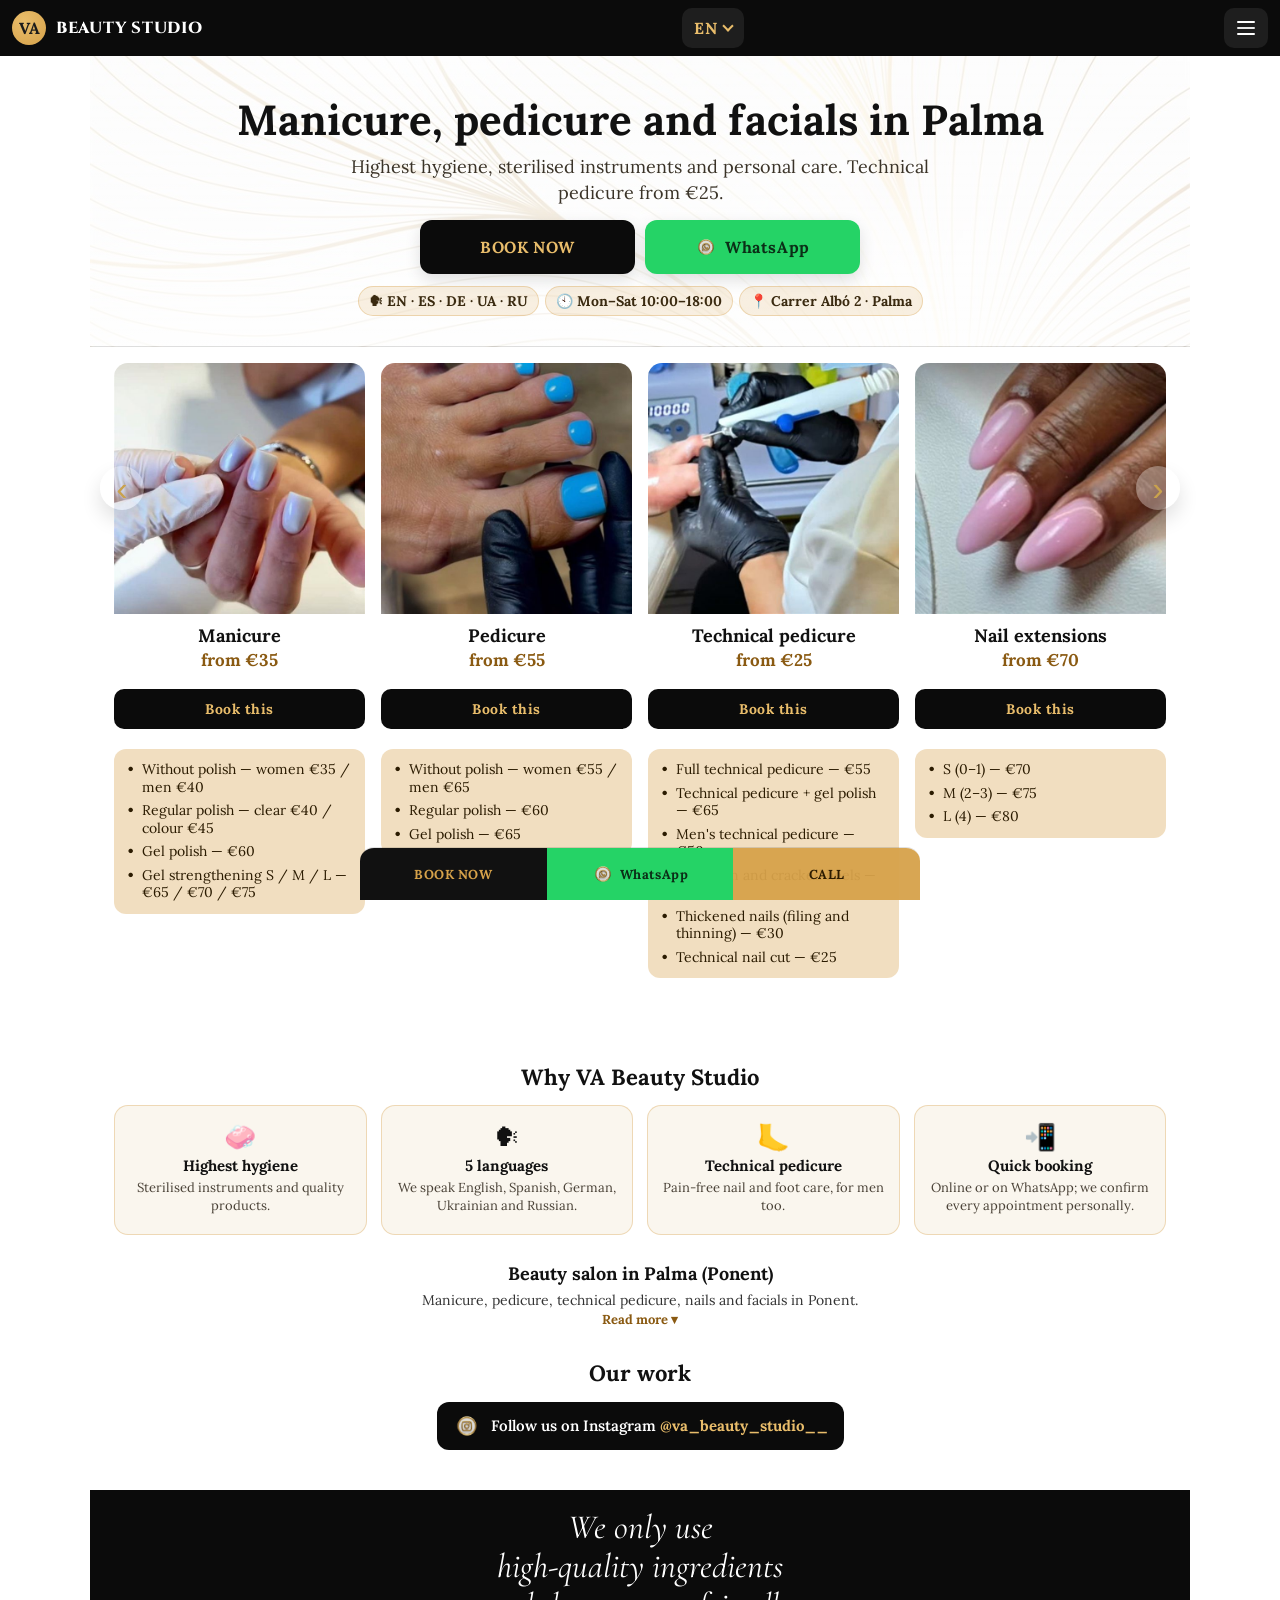
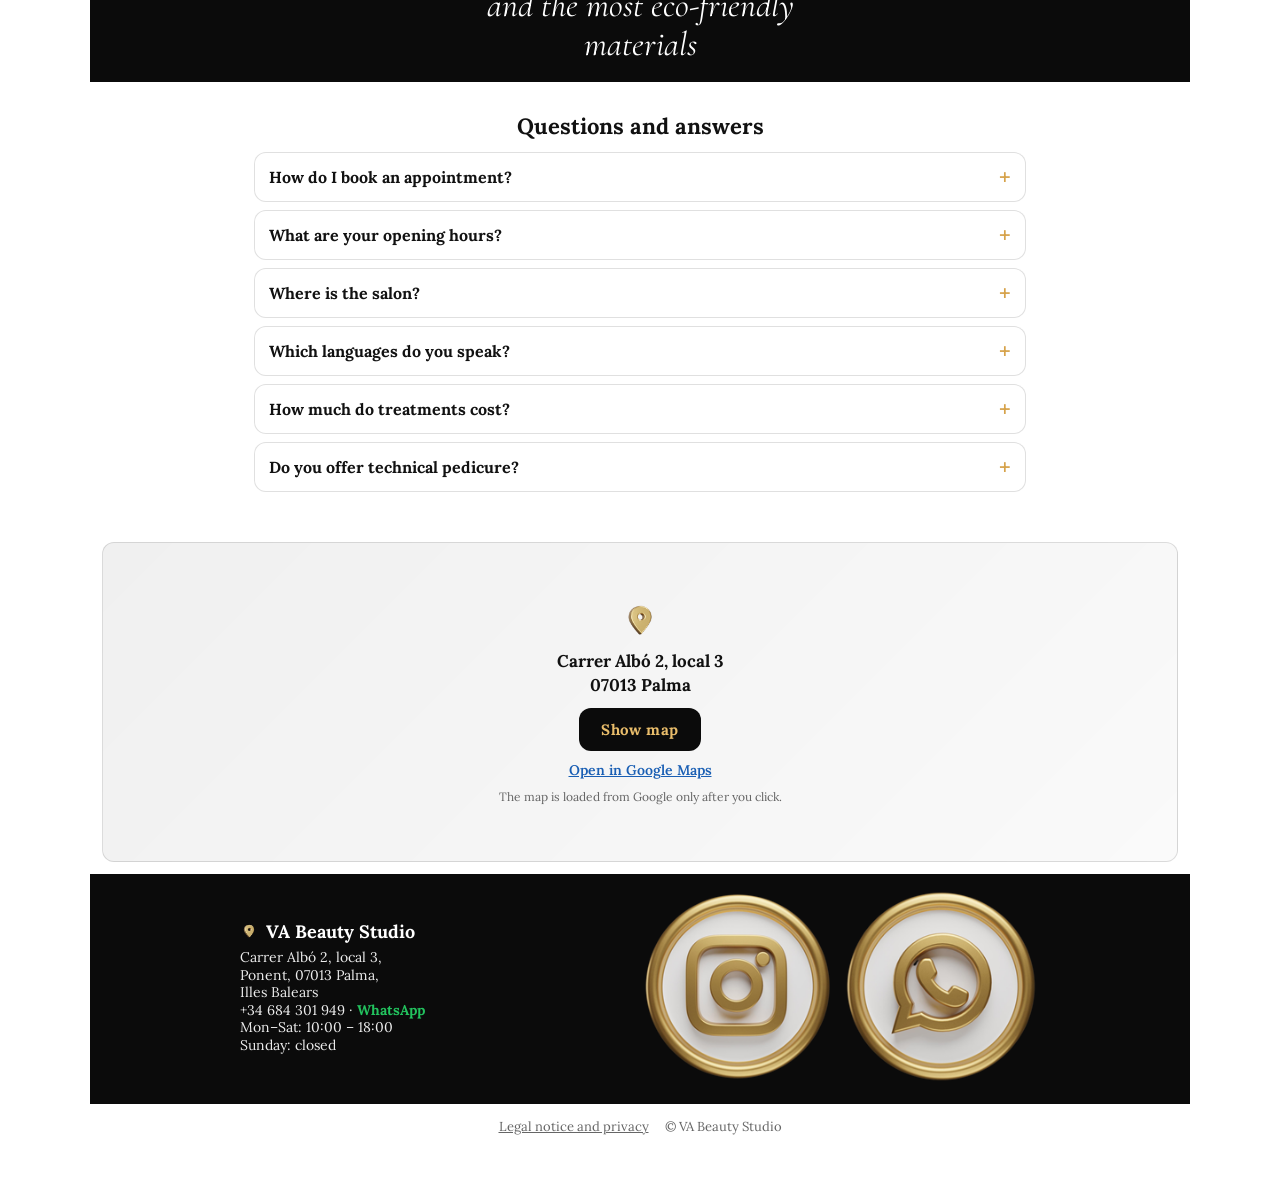
==== commit d2943570: "Remove the anonymous review bubbles (5 languages) Requested by the owner; real Google reviews can re" ====
--- a/index.html
+++ b/index.html
@@ -276,29 +276,6 @@
       <p>Solo utilizamos ingredientes<br>de alta calidad y los<br>materiales más ecológicos<br>en nuestros servicios</p>
     </section>
 
-    <!-- Reviews -->
-    <section class="reviews">
-      <h2 class="visually-hidden">Opiniones de clientes</h2>
-      <div class="bubbles">
-        <div class="bubble bubble--left">
-          Me gustaron mucho<br>los servicios.<br>¡Quiero volver otra vez!
-          <div class="bubble-name">Carmen</div>
-        </div>
-        <div class="bubble bubble--right">
-          ¡Nunca había tenido<br>una manicura tan detallada!<br>¡Gracias!
-          <div class="bubble-name">Kate</div>
-        </div>
-        <div class="bubble bubble--left">
-          No sé cómo lo hacen,<br>pero aquí todas<br>son profesionales.
-          <div class="bubble-name">Jennifer</div>
-        </div>
-        <div class="bubble bubble--right">
-          Soy clienta desde hace 3 años<br>¡y no quiero otro salón!
-          <div class="bubble-name">Maria</div>
-        </div>
-      </div>
-    </section>
-
     <!-- FAQ -->
     <section class="faq" id="faq">
       <h2 class="faq-title">Preguntas frecuentes</h2>
@@ -499,7 +476,6 @@
   <script src="/js/main.js"></script>
   <script src="/js/hero.js"></script>
   <script src="/js/services.js"></script>
-  <script src="/js/reviews.js"></script>
   <script src="/js/instagram.js"></script>
 </body>
 </html>
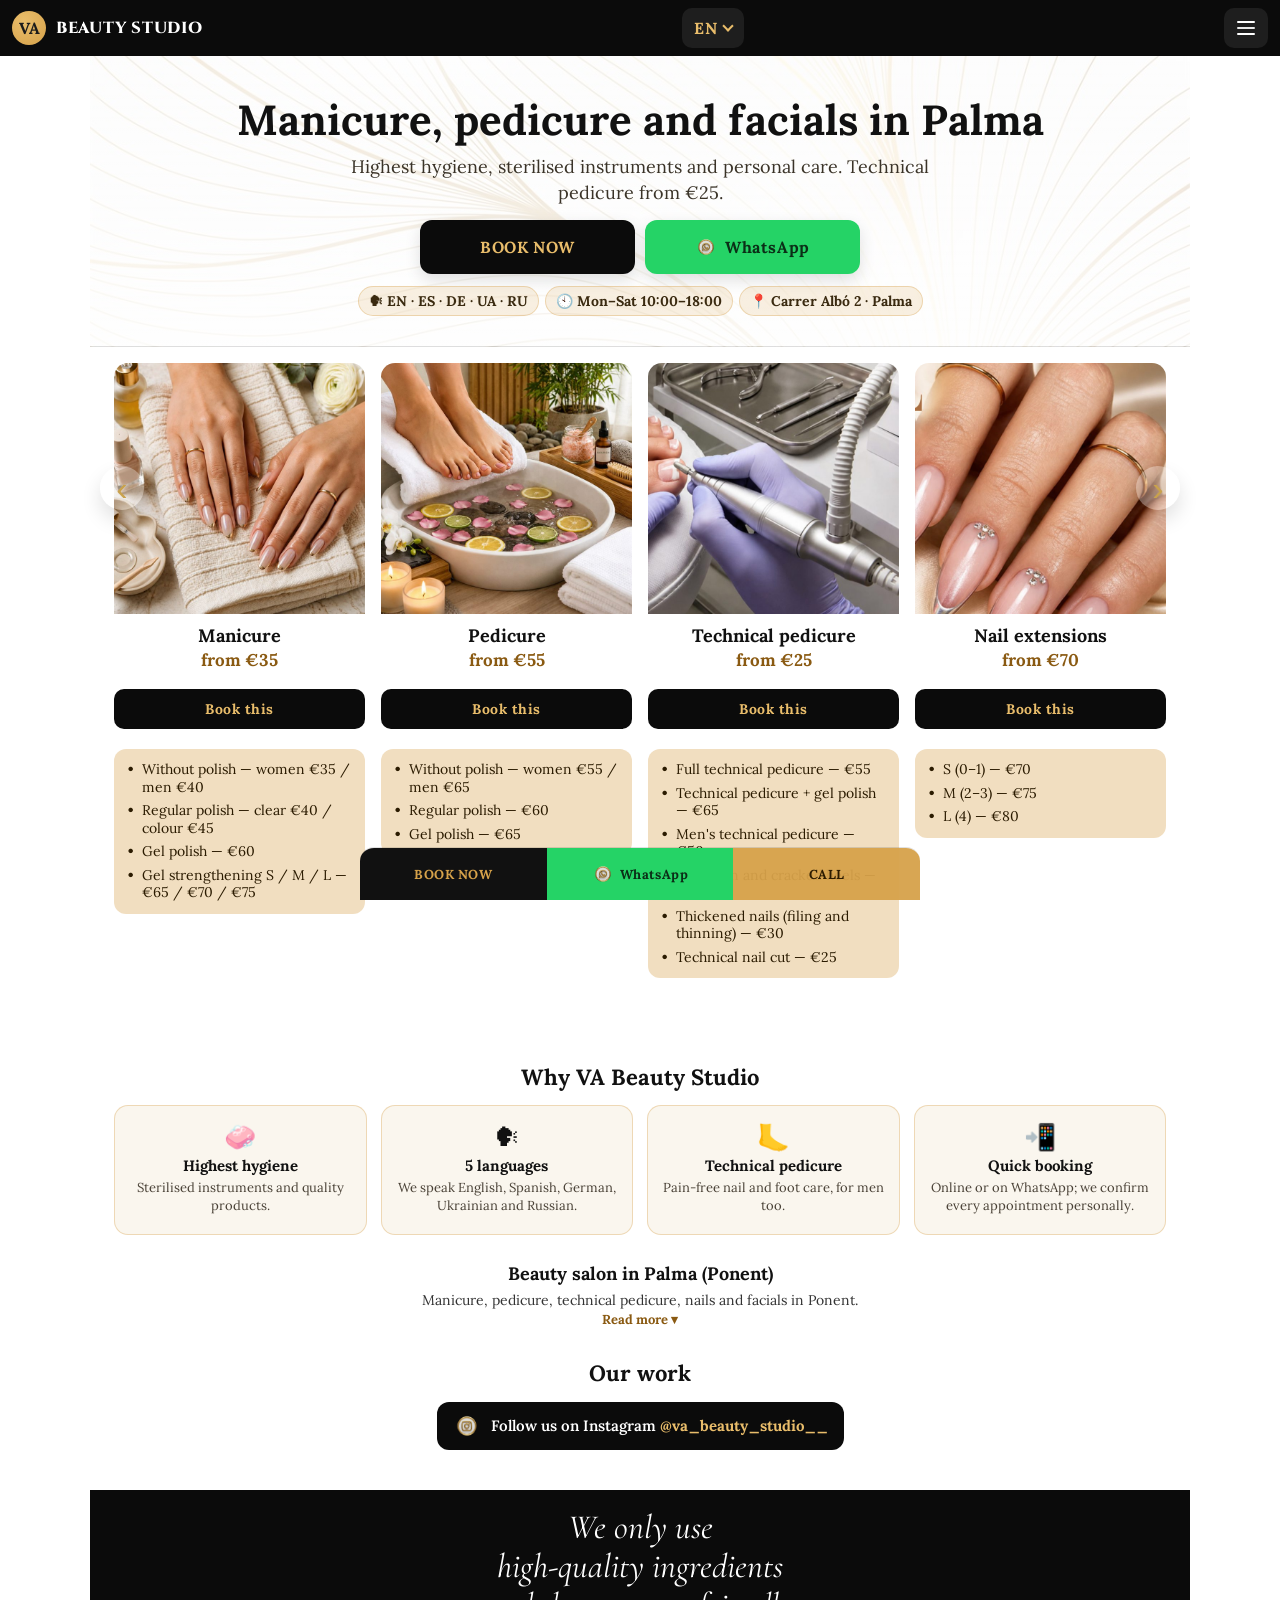
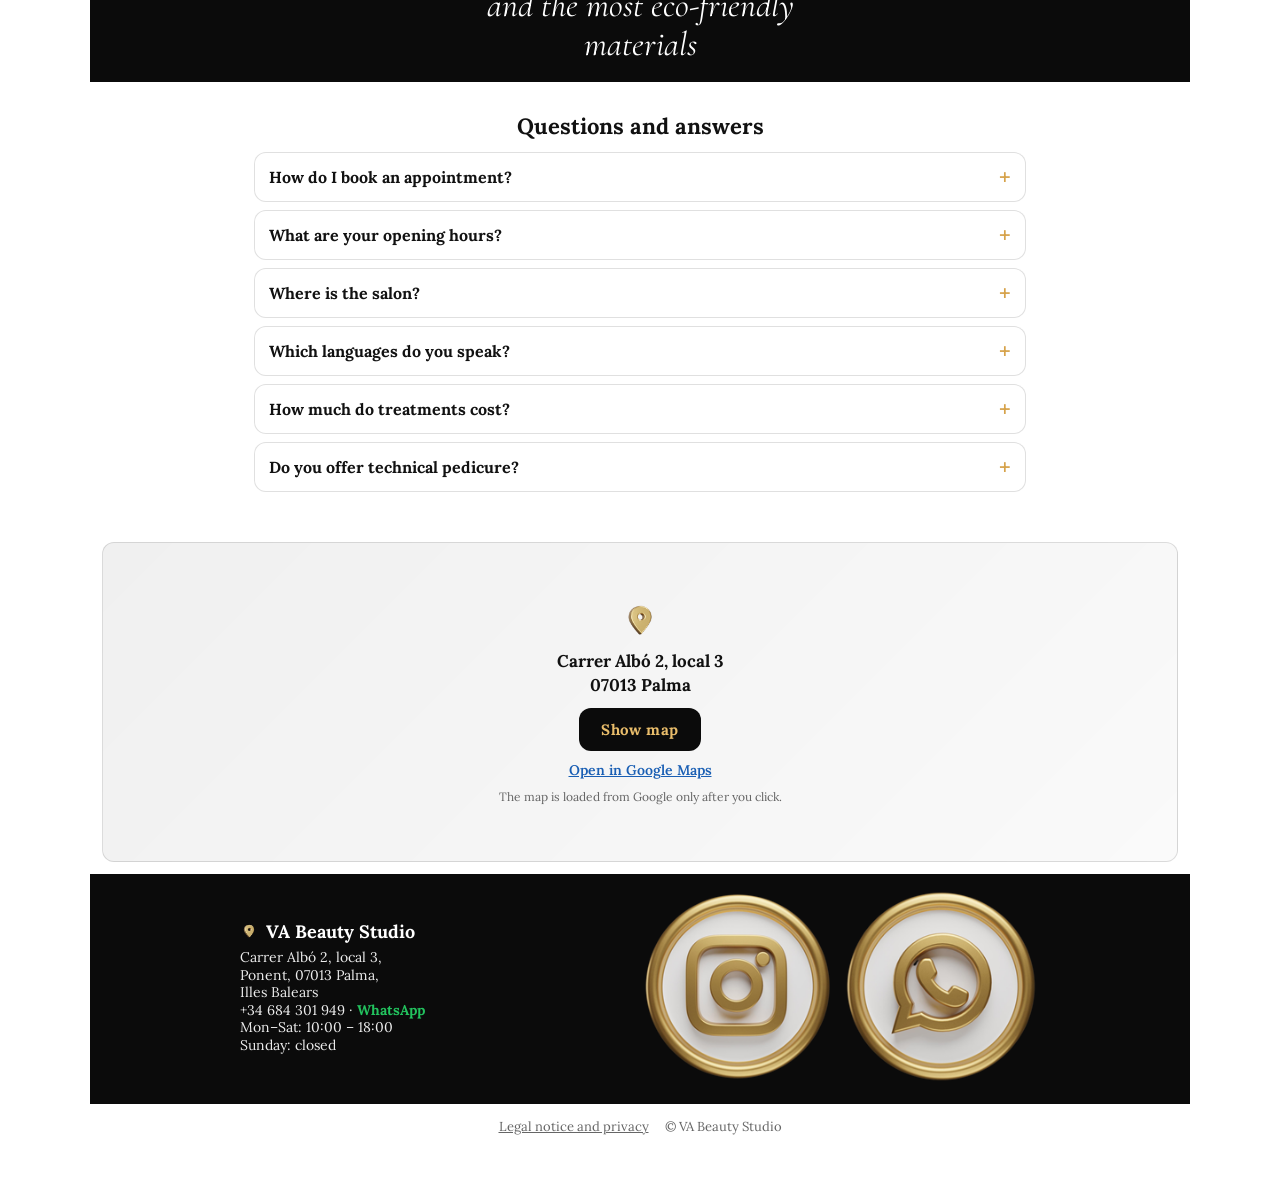
==== commit ecdf3a53: "High-quality AI images for manicure, pedicure, technical pedicure, extensions, removal Generated wit" ====
--- a/index.html
+++ b/index.html
@@ -17,7 +17,7 @@
   <meta property="og:title" content="Manicura, pedicura y pedicura técnica en Palma | VA Beauty Studio" />
   <meta property="og:description" content="Salón de belleza en Ponent, Palma: manicura, pedicura, pedicura técnica, uñas y faciales. Hablamos ES, EN, DE, UA y RU. Cita online o por WhatsApp." />
   <meta property="og:url" content="https://vabeauty.studio/" />
-  <meta property="og:image" content="https://vabeauty.studio/img/work-manicura.jpg" />
+  <meta property="og:image" content="https://vabeauty.studio/img/ai-manicura.jpg" />
   <meta property="og:locale" content="es_ES" />
   <link rel="icon" href="/favicon.svg" type="image/svg+xml" />
   <script type="application/ld+json">
@@ -29,7 +29,7 @@
     "url": "https://vabeauty.studio/",
     "description": "Salón de belleza en Ponent, Palma: manicura, pedicura, pedicura técnica, uñas y faciales. Hablamos ES, EN, DE, UA y RU. Cita online o por WhatsApp.",
     "inLanguage": "es",
-    "image": "https://vabeauty.studio/img/work-manicura.jpg",
+    "image": "https://vabeauty.studio/img/ai-manicura.jpg",
     "logo": "https://vabeauty.studio/favicon.svg",
     "telephone": "+34684301949",
     "priceRange": "€€",
@@ -163,35 +163,35 @@
              <div class="svc-viewport" id="svcViewport">
              <div class="svc-track" id="svcTrack">
                <article class="svc-card">
-                 <img class="svc-img" src="/img/work-manicura.jpg" width="600" height="600" decoding="async" alt="Manicura">
+                 <img class="svc-img" src="/img/ai-manicura.jpg" width="600" height="600" decoding="async" alt="Manicura">
                  <h3 class="svc-title">Manicura</h3>
                  <div class="svc-price">a partir de 35 €</div>
                  <ul class="svc-list"><li>Sin esmaltado — mujer 35 € / hombre 40 €</li><li>Esmalte tradicional — transparente 40 € / color 45 €</li><li>Esmalte semipermanente — 60 €</li><li>Refuerzo de gel S / M / L — 65 / 70 / 75 €</li></ul>
                  <button class="svc-book" type="button" data-open-modal data-service="Manicura">Reservar</button>
                </article>
                <article class="svc-card">
-                 <img class="svc-img" src="/img/work-pedicura.jpg" width="600" height="600" decoding="async" alt="Pedicura">
+                 <img class="svc-img" src="/img/ai-pedicura.jpg" width="600" height="600" decoding="async" alt="Pedicura">
                  <h3 class="svc-title">Pedicura</h3>
                  <div class="svc-price">a partir de 55 €</div>
                  <ul class="svc-list"><li>Sin esmaltado — mujer 55 € / hombre 65 €</li><li>Esmalte tradicional — 60 €</li><li>Esmalte semipermanente — 65 €</li></ul>
                  <button class="svc-book" type="button" data-open-modal data-service="Pedicura">Reservar</button>
                </article>
                <article class="svc-card">
-                 <img class="svc-img" src="/img/work-pedicura-tecnica.jpg" width="600" height="600" loading="lazy" decoding="async" alt="Pedicura técnica">
+                 <img class="svc-img" src="/img/ai-pedicura-tecnica.jpg" width="600" height="600" loading="lazy" decoding="async" alt="Pedicura técnica">
                  <h3 class="svc-title">Pedicura técnica</h3>
                  <div class="svc-price">a partir de 25 €</div>
                  <ul class="svc-list"><li>Pedicura técnica completa — 55 €</li><li>Pedicura técnica + semipermanente — 65 €</li><li>Pedicura técnica hombre — 50 €</li><li>Retirada de durezas y talones agrietados — 35 €</li><li>Uñas engrosadas (limado y fresado) — 30 €</li><li>Corte técnico de uñas — 25 €</li></ul>
                  <button class="svc-book" type="button" data-open-modal data-service="Pedicura técnica">Reservar</button>
                </article>
                <article class="svc-card">
-                 <img class="svc-img" src="/img/work-unas.jpg" width="600" height="600" loading="lazy" decoding="async" alt="Extensión de Uñas">
+                 <img class="svc-img" src="/img/ai-unas.jpg" width="600" height="600" loading="lazy" decoding="async" alt="Extensión de Uñas">
                  <h3 class="svc-title">Extensión de Uñas</h3>
                  <div class="svc-price">a partir de 70 €</div>
                  <ul class="svc-list"><li>S (0–1) — 70 €</li><li>M (2–3) — 75 €</li><li>L (4) — 80 €</li></ul>
                  <button class="svc-book" type="button" data-open-modal data-service="Extensión de Uñas">Reservar</button>
                </article>
                <article class="svc-card">
-                 <img class="svc-img" src="/img/work-retirada.jpg" width="600" height="600" loading="lazy" decoding="async" alt="Retirada / Corrección">
+                 <img class="svc-img" src="/img/ai-retirada.jpg" width="600" height="600" loading="lazy" decoding="async" alt="Retirada / Corrección">
                  <h3 class="svc-title">Retirada / Corrección</h3>
                  <div class="svc-price">a partir de 10 €</div>
                  <ul class="svc-list"><li>Restauración de la forma — desde 10 € (según la longitud)</li><li>Retirar gel</li><li>Retirar esmalte semipermanente</li></ul>
--- a/css/style.css
+++ b/css/style.css
@@ -1276,3 +1276,88 @@
 .about-more summary::after{ content:" ▾"; }
 .about-more[open] summary::after{ content:" ▴"; }
 .about-more p{ margin:8px 0 0; font-size:13.5px; line-height:1.55; color:#4a4237; text-align:left; }
+
+/* ===== Booking form: softer, more attractive (overrides) ===== */
+.modal__backdrop{ background:rgba(20,14,6,.55); backdrop-filter:blur(3px); }
+.modal__panel{
+  background:#fffaf2;
+  color:#2b2218;
+  border:1px solid rgba(214,162,74,.45);
+  border-radius:20px;
+  box-shadow:0 24px 60px rgba(0,0,0,.35);
+  padding:0 18px 18px;
+  overflow:hidden;
+  margin-top:40px;
+}
+.modal__top{
+  margin:0 -18px 16px;
+  padding:16px 18px 14px;
+  background:linear-gradient(135deg, #111 0%, #2a2116 100%);
+}
+.modal__h2{
+  border:0; padding:0; margin:0;
+  color:var(--gold-2);
+  font-family:"Cinzel", serif;
+  font-size:18px; letter-spacing:.08em; text-align:center;
+}
+.modal__close{
+  background:rgba(255,255,255,.12) !important;
+  color:#fff !important;
+  border:0 !important;
+  border-radius:50% !important;
+  z-index:2;
+}
+.modal__form{ gap:12px; }
+.mfield{ gap:5px; }
+.mfield__label{
+  font-size:12.5px;
+  font-weight:700;
+  letter-spacing:.06em;
+  text-transform:uppercase;
+  color:#7a6448;
+  opacity:1;
+}
+.minput, .mselect select{
+  border:1.5px solid #e6d6ba !important;
+  border-radius:12px !important;
+  background:#fff !important;
+  color:#2b2218 !important;
+  font-weight:600 !important;
+  font-size:16px;
+  padding:12px 14px !important;
+  transition:border-color .2s, box-shadow .2s;
+}
+.mselect select{ padding-right:40px !important; }
+.minput:focus, .mselect select:focus{
+  border-color:var(--gold) !important;
+  box-shadow:0 0 0 4px rgba(214,162,74,.18);
+  outline:none;
+}
+.mselect select:required:invalid{ color:transparent !important; }
+.mplaceholder{
+  left:14px;
+  color:#a8957a !important;
+  font-weight:600;
+  text-transform:none;
+  letter-spacing:0;
+  font-size:15px;
+}
+.mwarning{ color:#b3261e; font-weight:700; margin:0; }
+.msubmit{
+  margin-top:4px;
+  border:0 !important;
+  border-radius:14px;
+  padding:15px 12px;
+  background:linear-gradient(135deg, #e9bd6b, #c8933a) !important;
+  color:#1b1205 !important;
+  font-size:15px;
+  letter-spacing:.06em;
+  box-shadow:0 10px 22px rgba(200,147,58,.35);
+  cursor:pointer;
+}
+.msubmit:disabled{ opacity:.6; }
+.mstatus{ color:#2e7d32 !important; }
+.mprivacy{ color:#8a7a64 !important; }
+.mprivacy a{ color:#8a5a12 !important; }
+.mor{ color:#a8957a !important; }
+.mwhatsapp{ border-radius:14px; box-shadow:0 8px 18px rgba(37,211,102,.25); }
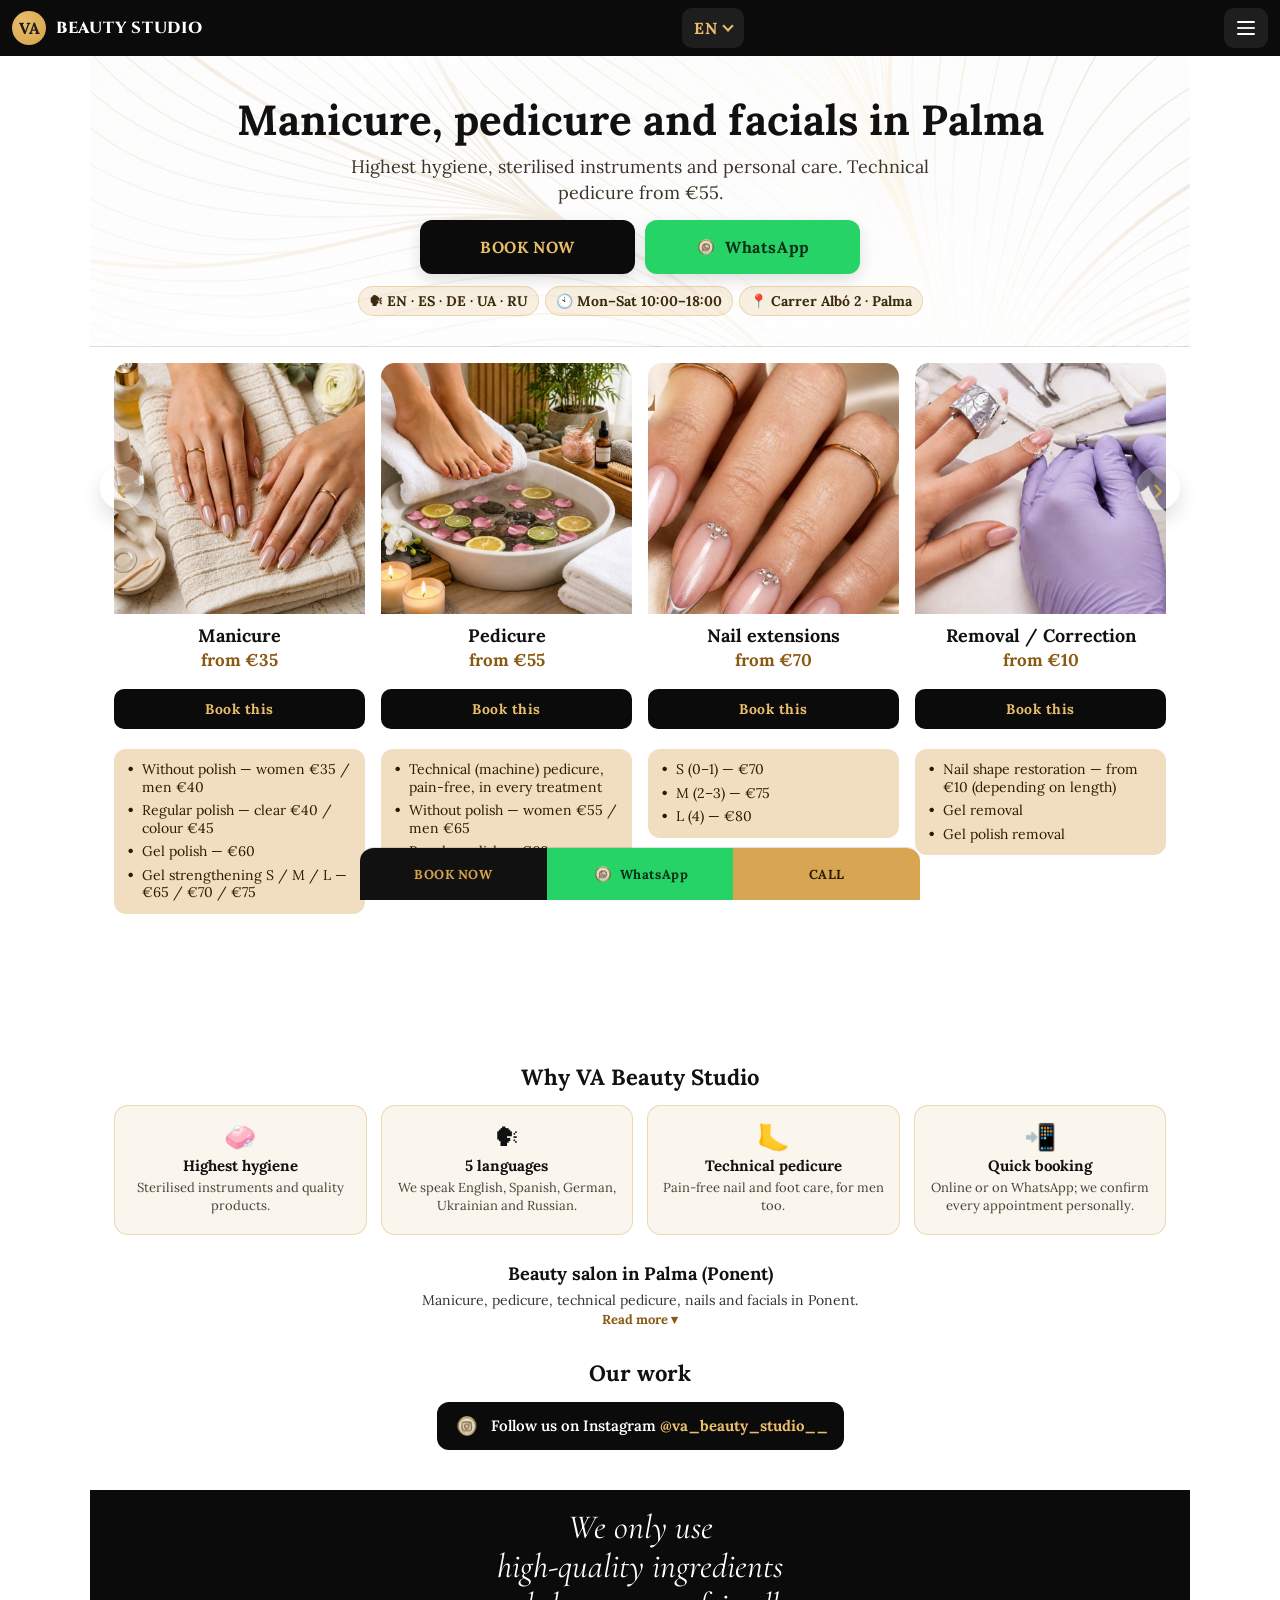
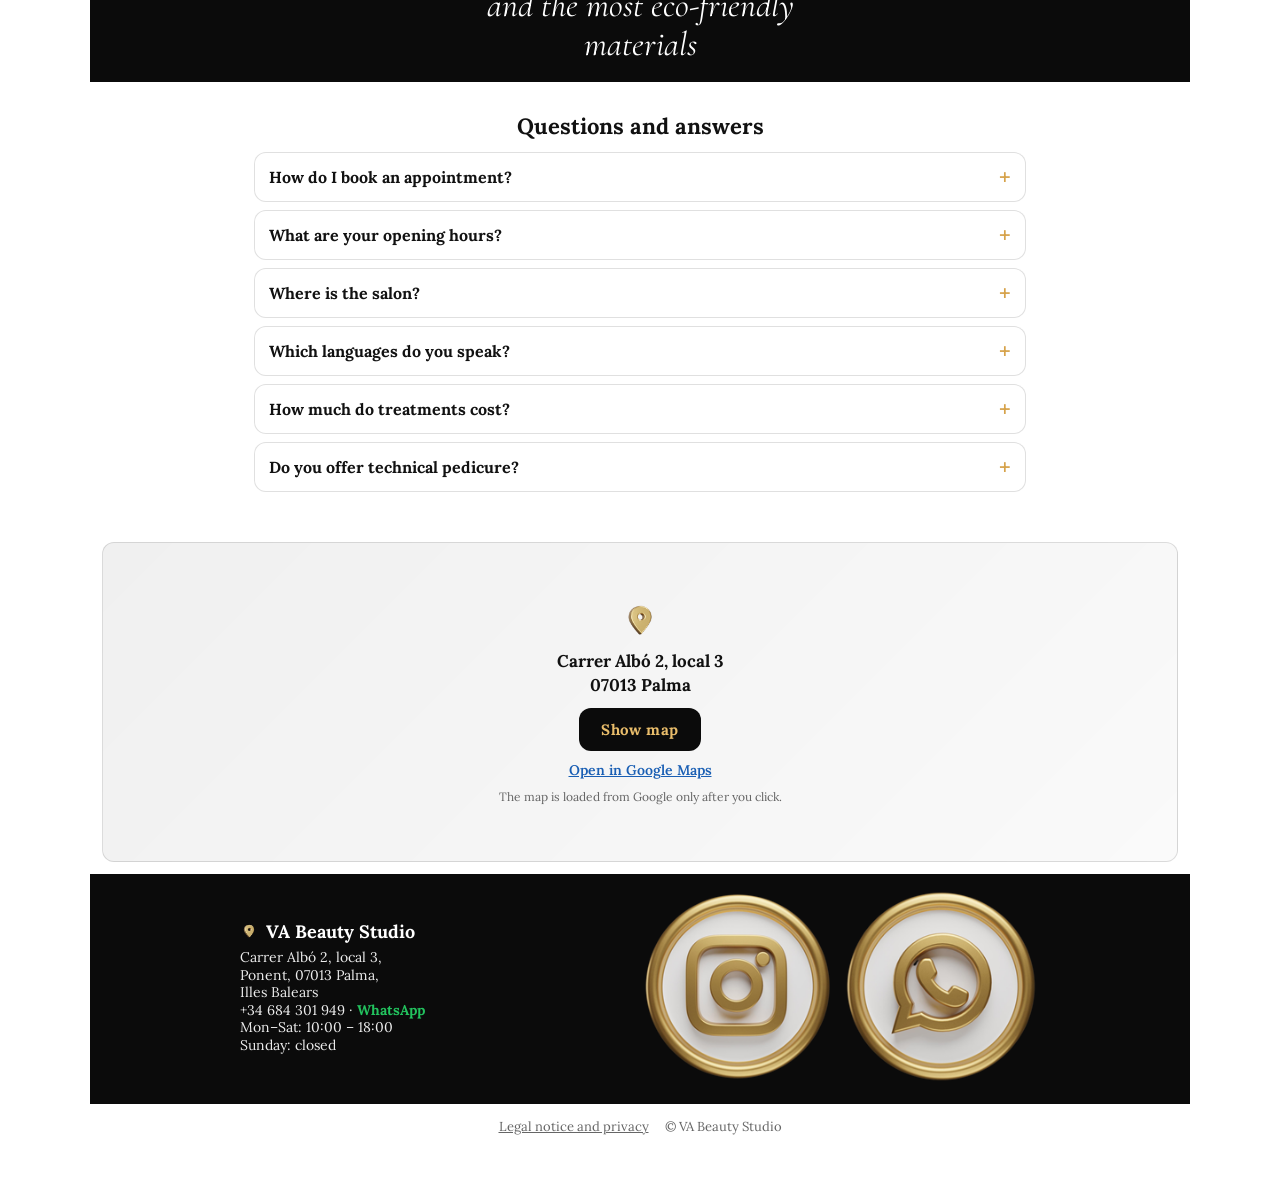
==== commit cf9e383f: "Fold technical pedicure into Pedicure (official prices) Removed the separate Technical pedicure card" ====
--- a/index.html
+++ b/index.html
@@ -58,7 +58,6 @@
       "itemListElement": [
         { "@type": "Offer", "itemOffered": { "@type": "Service", "name": "Manicura" }, "priceSpecification": { "@type": "PriceSpecification", "minPrice": 35, "priceCurrency": "EUR" } },
         { "@type": "Offer", "itemOffered": { "@type": "Service", "name": "Pedicura" }, "priceSpecification": { "@type": "PriceSpecification", "minPrice": 55, "priceCurrency": "EUR" } },
-        { "@type": "Offer", "itemOffered": { "@type": "Service", "name": "Pedicura técnica" }, "priceSpecification": { "@type": "PriceSpecification", "minPrice": 25, "priceCurrency": "EUR" } },
         { "@type": "Offer", "itemOffered": { "@type": "Service", "name": "Extensión de uñas" }, "priceSpecification": { "@type": "PriceSpecification", "minPrice": 70, "priceCurrency": "EUR" } },
         { "@type": "Offer", "itemOffered": { "@type": "Service", "name": "Restauración de la forma, retirada y corrección" }, "priceSpecification": { "@type": "PriceSpecification", "minPrice": 10, "priceCurrency": "EUR" } },
         { "@type": "Offer", "itemOffered": { "@type": "Service", "name": "Servicios adicionales (francesa, diseño, spa, parafina)" }, "priceSpecification": { "@type": "PriceSpecification", "minPrice": 5, "priceCurrency": "EUR" } },
@@ -139,7 +138,7 @@
     <!-- HERO: compact and selling - headline, price hook, two actions, trust badges -->
     <section class="hero2">
       <h1 class="hero2-title">Manicura, pedicura y estética facial en Palma</h1>
-      <p class="hero2-sub">Máxima higiene, instrumental esterilizado y atención personal. Pedicura técnica desde 25 €.</p>
+      <p class="hero2-sub">Máxima higiene, instrumental esterilizado y atención personal. Pedicura técnica desde 55 €.</p>
       <div class="hero2-cta">
         <button class="hero2-btn hero2-btn--book" type="button" data-open-modal>PEDIR CITA</button>
         <a class="hero2-btn hero2-btn--wa" href="https://wa.me/34684301949" data-wa target="_blank" rel="noopener">
@@ -173,15 +172,8 @@
                  <img class="svc-img" src="/img/ai-pedicura.jpg" width="600" height="600" decoding="async" alt="Pedicura">
                  <h3 class="svc-title">Pedicura</h3>
                  <div class="svc-price">a partir de 55 €</div>
-                 <ul class="svc-list"><li>Sin esmaltado — mujer 55 € / hombre 65 €</li><li>Esmalte tradicional — 60 €</li><li>Esmalte semipermanente — 65 €</li></ul>
+                 <ul class="svc-list"><li>Pedicura técnica (con aparato), sin dolor, en todos los servicios</li><li>Sin esmaltado — mujer 55 € / hombre 65 €</li><li>Esmalte tradicional — 60 €</li><li>Esmalte semipermanente — 65 €</li></ul>
                  <button class="svc-book" type="button" data-open-modal data-service="Pedicura">Reservar</button>
-               </article>
-               <article class="svc-card">
-                 <img class="svc-img" src="/img/ai-pedicura-tecnica.jpg" width="600" height="600" loading="lazy" decoding="async" alt="Pedicura técnica">
-                 <h3 class="svc-title">Pedicura técnica</h3>
-                 <div class="svc-price">a partir de 25 €</div>
-                 <ul class="svc-list"><li>Pedicura técnica completa — 55 €</li><li>Pedicura técnica + semipermanente — 65 €</li><li>Pedicura técnica hombre — 50 €</li><li>Retirada de durezas y talones agrietados — 35 €</li><li>Uñas engrosadas (limado y fresado) — 30 €</li><li>Corte técnico de uñas — 25 €</li></ul>
-                 <button class="svc-book" type="button" data-open-modal data-service="Pedicura técnica">Reservar</button>
                </article>
                <article class="svc-card">
                  <img class="svc-img" src="/img/ai-unas.jpg" width="600" height="600" loading="lazy" decoding="async" alt="Extensión de Uñas">
@@ -284,7 +276,7 @@
       <details><summary>¿Dónde está el salón?</summary><p>Carrer Albó 2, local 3, Ponent, 07013 Palma (Mallorca).</p></details>
       <details><summary>¿En qué idiomas atendéis?</summary><p>En español, inglés, alemán, ucraniano y ruso.</p></details>
       <details><summary>¿Cuánto cuestan los servicios?</summary><p>Manicura desde 35 €, pedicura desde 55 €, extensiones de uñas desde 70 €, servicios adicionales desde 5 € y tratamientos faciales desde 55 €. El precio exacto depende del tratamiento.</p></details>
-      <details><summary>¿Hacéis pedicura técnica?</summary><p>Sí. Ofrecemos pedicura técnica: cuidado de uñas y pies sin dolor, desde 25 €. La pedicura técnica completa cuesta 55 €. Escríbenos por WhatsApp para elegir la hora.</p></details>
+      <details><summary>¿Hacéis pedicura técnica?</summary><p>Sí. Todas nuestras pedicuras son técnicas (con aparato) y sin dolor: desde 55 € (mujer) y 65 € (hombre). Escríbenos por WhatsApp para elegir la hora.</p></details>
     </section>
     <script type="application/ld+json">
     {
@@ -297,7 +289,7 @@
         { "@type": "Question", "name": "¿Dónde está el salón?", "acceptedAnswer": { "@type": "Answer", "text": "Carrer Albó 2, local 3, Ponent, 07013 Palma (Mallorca)." } },
         { "@type": "Question", "name": "¿En qué idiomas atendéis?", "acceptedAnswer": { "@type": "Answer", "text": "En español, inglés, alemán, ucraniano y ruso." } },
         { "@type": "Question", "name": "¿Cuánto cuestan los servicios?", "acceptedAnswer": { "@type": "Answer", "text": "Manicura desde 35 €, pedicura desde 55 €, extensiones de uñas desde 70 €, servicios adicionales desde 5 € y tratamientos faciales desde 55 €. El precio exacto depende del tratamiento." } },
-        { "@type": "Question", "name": "¿Hacéis pedicura técnica?", "acceptedAnswer": { "@type": "Answer", "text": "Sí. Ofrecemos pedicura técnica: cuidado de uñas y pies sin dolor, desde 25 €. La pedicura técnica completa cuesta 55 €. Escríbenos por WhatsApp para elegir la hora." } }
+        { "@type": "Question", "name": "¿Hacéis pedicura técnica?", "acceptedAnswer": { "@type": "Answer", "text": "Sí. Todas nuestras pedicuras son técnicas (con aparato) y sin dolor: desde 55 € (mujer) y 65 € (hombre). Escríbenos por WhatsApp para elegir la hora." } }
       ]
     }
     </script>
@@ -401,7 +393,6 @@
               <option value="" selected disabled>SELECCIONA EL SERVICIO</option>
               <option value="Manicura">Manicura</option>
               <option value="Pedicura">Pedicura</option>
-              <option value="Pedicura técnica">Pedicura técnica</option>
               <option value="Extensión de Uñas">Extensión de Uñas</option>
               <option value="Retirada / Corrección">Retirada / Corrección</option>
               <option value="Servicios adicionales">Servicios adicionales</option>
